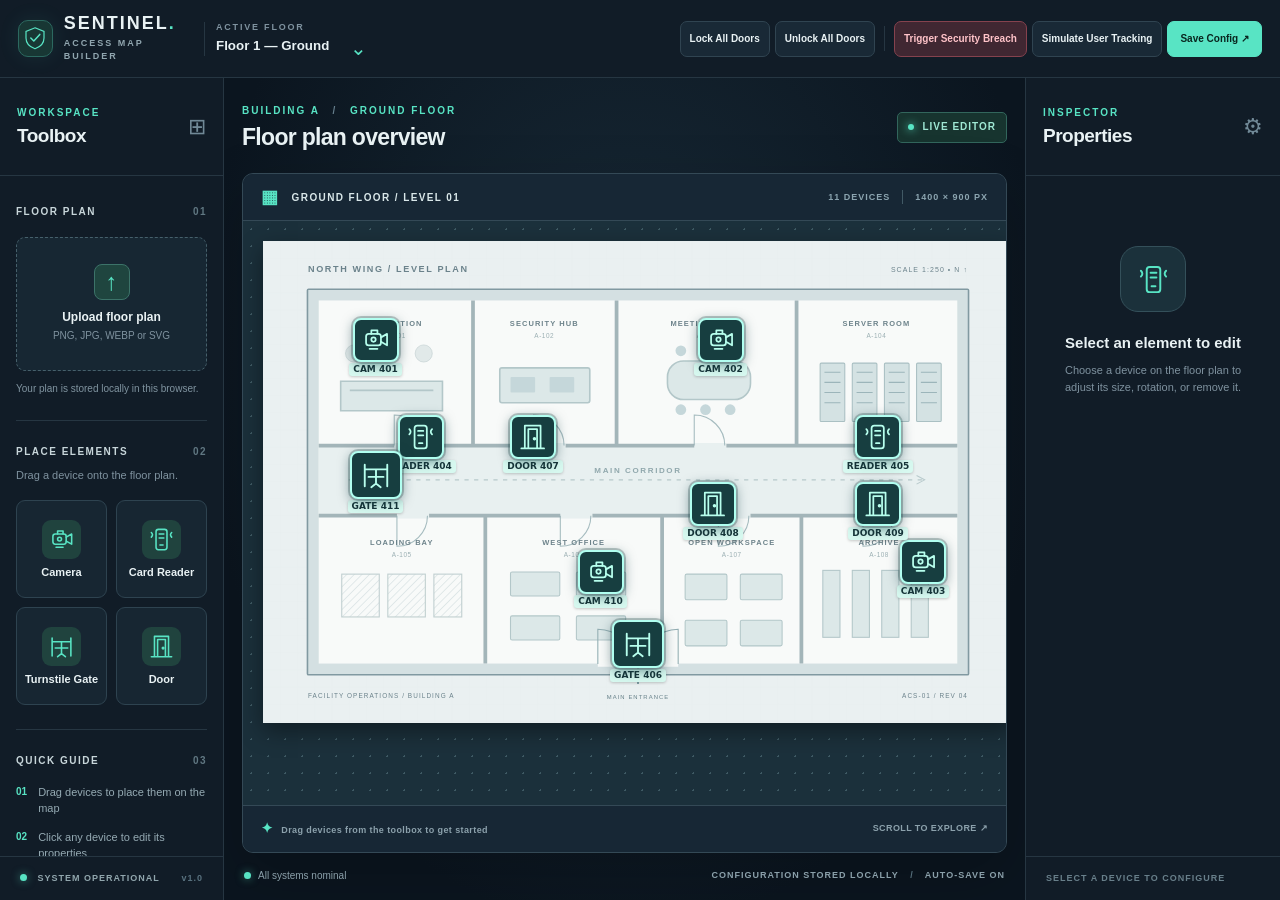
==== index.html @ 262f6124 "Build vanilla access control map builder Co-authored-by: arena-agent <297053741+arena-agent@users.no" ====
<!doctype html>
<html lang="en">
<head>
  <meta charset="utf-8">
  <meta name="viewport" content="width=device-width, initial-scale=1">
  <meta name="theme-color" content="#0b131c">
  <title>Sentinel — Access Map Builder</title>
  <link rel="stylesheet" href="styles.css">
  <script src="app.js" defer></script>
</head>
<body>
  <div id="acs-builder-app" class="acs-app-container">
    <header class="acs-app-header">
      <div class="acs-app-brand">
        <div class="acs-app-brand-mark" aria-hidden="true"><svg viewBox="0 0 40 40" fill="none"><path d="M20 3 35 9v11c0 10-6.5 15-15 18C11.5 35 5 30 5 20V9L20 3Z" stroke="currentColor" stroke-width="2"/><path d="m13 20 5 5 10-11" stroke="currentColor" stroke-width="2.5" stroke-linecap="round" stroke-linejoin="round"/></svg></div>
        <div><div class="acs-app-brand-name">SENTINEL<span class="acs-app-brand-dot">.</span></div><div class="acs-app-brand-caption">ACCESS MAP BUILDER</div></div>
      </div>
      <div class="acs-app-header-divider"></div>
      <div class="acs-app-floor-control"><span class="acs-app-field-label">ACTIVE FLOOR</span><div class="acs-app-select-wrap"><select id="acs-floor-select" class="acs-app-floor-select" aria-label="Active floor"><option value="1">Floor 1 — Ground</option><option value="2">Floor 2 — Operations</option><option value="3">Floor 3 — Executive</option></select><span class="acs-app-chevron" aria-hidden="true">⌄</span></div></div>
      <div class="acs-app-header-spacer"></div>
      <div class="acs-app-header-actions">
        <button id="acs-lock-all" class="acs-app-button acs-app-button-subtle" type="button"><span class="acs-app-button-icon">🔒</span> Lock All Doors</button>
        <button id="acs-unlock-all" class="acs-app-button acs-app-button-subtle" type="button"><span class="acs-app-button-icon">🔓</span> Unlock All Doors</button>
        <span class="acs-app-action-divider"></span>
        <button id="acs-breach" class="acs-app-button acs-app-button-danger" type="button"><span class="acs-app-button-icon">⚡</span> Trigger Security Breach</button>
        <button id="acs-track" class="acs-app-button acs-app-button-subtle" type="button"><span class="acs-app-button-icon">◎</span> Simulate User Tracking</button>
        <button id="acs-save" class="acs-app-button acs-app-button-primary" type="button">Save Config <span aria-hidden="true">↗</span></button>
      </div>
    </header>

    <aside class="acs-app-sidebar acs-app-sidebar-left" aria-label="Toolbox">
      <div class="acs-app-sidebar-heading"><div><div class="acs-app-eyebrow">WORKSPACE</div><h2 class="acs-app-panel-title">Toolbox</h2></div><span class="acs-app-heading-symbol" aria-hidden="true">⊞</span></div>
      <div class="acs-app-sidebar-content">
        <section class="acs-app-section"><div class="acs-app-section-heading"><span>FLOOR PLAN</span><span class="acs-app-section-index">01</span></div>
          <label for="acs-upload" class="acs-app-upload"><span class="acs-app-upload-icon" aria-hidden="true">↑</span><span class="acs-app-upload-title">Upload floor plan</span><span class="acs-app-upload-hint">PNG, JPG, WEBP or SVG</span></label>
          <input id="acs-upload" class="acs-app-visually-hidden" type="file" accept="image/png,image/jpeg,image/webp,image/gif,image/svg+xml">
          <p class="acs-app-helper">Your plan is stored locally in this browser.</p>
        </section>
        <section class="acs-app-section"><div class="acs-app-section-heading"><span>PLACE ELEMENTS</span><span class="acs-app-section-index">02</span></div>
          <p class="acs-app-section-description">Drag a device onto the floor plan.</p>
          <div id="acs-palette" class="acs-app-palette"></div>
        </section>
        <section class="acs-app-section acs-app-tips"><div class="acs-app-section-heading"><span>QUICK GUIDE</span><span class="acs-app-section-index">03</span></div>
          <div class="acs-app-tip"><span class="acs-app-tip-number">01</span><span>Drag devices to place them on the map</span></div>
          <div class="acs-app-tip"><span class="acs-app-tip-number">02</span><span>Click any device to edit its properties</span></div>
          <div class="acs-app-tip"><span class="acs-app-tip-number">03</span><span>Use the top bar to run live scenarios</span></div>
        </section>
      </div>
      <div class="acs-app-sidebar-footer"><span class="acs-app-status-light"></span> SYSTEM OPERATIONAL <span class="acs-app-footer-version">v1.0</span></div>
    </aside>

    <main class="acs-app-workspace">
      <div class="acs-app-workspace-heading"><div><div class="acs-app-eyebrow">BUILDING A <span class="acs-app-breadcrumb">/</span> <span id="acs-floor-crumb">GROUND FLOOR</span></div><h1 class="acs-app-workspace-title">Floor plan overview</h1></div><div class="acs-app-live-pill"><span class="acs-app-live-dot"></span> LIVE EDITOR</div></div>
      <div class="acs-app-map-frame"><div class="acs-app-map-topbar"><div class="acs-app-map-title"><span class="acs-app-map-icon">▦</span> <span id="acs-map-name">GROUND FLOOR / LEVEL 01</span></div><div class="acs-app-map-meta"><span id="acs-device-count">0 DEVICES</span><span class="acs-app-meta-divider"></span><span id="acs-map-dimensions">1400 × 900 PX</span></div></div>
        <div id="acs-scroll-area" class="acs-app-scroll-area"><div id="acs-canvas" class="acs-app-canvas" aria-label="Floor plan canvas"><div id="acs-elements" class="acs-app-elements"></div><svg id="acs-path-overlay" class="acs-app-path-overlay" aria-hidden="true"></svg></div></div>
        <div class="acs-app-map-footer"><span><span class="acs-app-footer-key">✦</span> Drag devices from the toolbox to get started</span><span>SCROLL TO EXPLORE <span aria-hidden="true">↗</span></span></div>
      </div>
      <div class="acs-app-workspace-bottom"><div><span class="acs-app-status-light"></span><span id="acs-status-text">All systems nominal</span></div><span>CONFIGURATION STORED LOCALLY <span class="acs-app-bottom-separator">/</span> AUTO-SAVE ON</span></div>
      <div id="acs-tracking-log" class="acs-app-tracking-log acs-app-hidden" aria-live="polite"><div class="acs-app-tracking-header"><span><span class="acs-app-tracking-pulse"></span> PERSONNEL TRACKING</span><button id="acs-close-tracking" class="acs-app-icon-button" type="button" aria-label="Close tracking log">×</button></div><div class="acs-app-tracking-person"><div class="acs-app-avatar">JD</div><div><strong>Jordan Davis</strong><small>EMPLOYEE ID · 4829</small></div><span class="acs-app-tracking-active">ACTIVE</span></div><div id="acs-tracking-entries" class="acs-app-tracking-entries"></div></div>
    </main>

    <aside class="acs-app-sidebar acs-app-sidebar-right" aria-label="Properties panel"><div class="acs-app-sidebar-heading"><div><div class="acs-app-eyebrow">INSPECTOR</div><h2 class="acs-app-panel-title">Properties</h2></div><span class="acs-app-heading-symbol" aria-hidden="true">⚙</span></div><div id="acs-properties" class="acs-app-properties"></div><div class="acs-app-sidebar-footer acs-app-properties-footer">SELECT A DEVICE TO CONFIGURE</div></aside>

    <div id="acs-toast-region" class="acs-app-toast-region" aria-live="polite"></div>
    <div id="acs-camera-modal" class="acs-app-modal acs-app-hidden" role="dialog" aria-modal="true" aria-labelledby="acs-camera-title"><div class="acs-app-modal-card"><div class="acs-app-modal-header"><div><div class="acs-app-eyebrow">LIVE SURVEILLANCE</div><h2 id="acs-camera-title" class="acs-app-modal-title">Camera feed</h2></div><button id="acs-close-modal" class="acs-app-icon-button acs-app-modal-close" type="button" aria-label="Close camera feed">×</button></div><div class="acs-app-video"><div class="acs-app-video-scene"><div class="acs-app-video-hall"></div><div class="acs-app-video-door"></div><div class="acs-app-video-floor"></div><div class="acs-app-video-person"></div></div><div class="acs-app-video-grid"></div><div class="acs-app-video-scan"></div><div class="acs-app-video-rec"><span class="acs-app-rec-dot"></span> REC</div><div class="acs-app-video-crosshair">＋</div><div id="acs-video-time" class="acs-app-video-time"></div><div class="acs-app-video-label">CAM  /  LIVE FEED</div></div><div class="acs-app-modal-footer"><span><span class="acs-app-status-light"></span> ENCRYPTED CONNECTION</span><span>SIMULATED FEED · DEMO MODE</span></div></div></div>
  </div>
</body>
</html>
---- styles.css ----
/* Sentinel is self-contained: all selectors are scoped to acs-app classes. */
.acs-app-container{--acs-bg:#0b131c;--acs-panel:#111c27;--acs-panel-alt:#14212e;--acs-border:#263642;--acs-muted:#7f929f;--acs-text:#e9f2f4;--acs-teal:#58e4c4;--acs-red:#ff6777;--acs-space:22px;position:fixed;inset:0;display:grid;grid-template-columns:256px minmax(0,1fr) 294px;grid-template-rows:78px minmax(0,1fr);background:var(--acs-bg);color:var(--acs-text);font-family:Inter,ui-sans-serif,-apple-system,BlinkMacSystemFont,"Segoe UI",sans-serif;font-size:13px;line-height:1.45;overflow:hidden;isolation:isolate}
.acs-app-container *{box-sizing:border-box}
.acs-app-container *:focus-visible{outline:2px solid var(--acs-teal);outline-offset:3px}
.acs-app-container .acs-app-hidden{display:none}
.acs-app-header{grid-column:1/-1;display:flex;align-items:center;gap:23px;padding:0 25px;background:#111c27;border-bottom:1px solid var(--acs-border);min-width:0;z-index:4}
.acs-app-brand{width:208px;flex:none;display:flex;gap:11px;align-items:center}
.acs-app-brand-mark{height:37px;width:37px;display:grid;place-items:center;color:var(--acs-teal);background:#183734;border:1px solid #2c6960;border-radius:10px;box-shadow:0 0 22px #58e4c416}
.acs-app-brand-mark svg{height:24px;width:24px}
.acs-app-brand-name{font-weight:850;letter-spacing:2px;font-size:18px;line-height:1.05}.acs-app-brand-dot{color:var(--acs-teal)}
.acs-app-brand-caption{font-size:9px;letter-spacing:2px;color:#91a6af;font-weight:750;margin-top:5px}
.acs-app-header-divider{height:34px;width:1px;background:var(--acs-border);flex:none}
.acs-app-floor-control{min-width:185px}.acs-app-field-label{display:block;font-size:9px;color:var(--acs-muted);letter-spacing:1.8px;font-weight:800;margin-bottom:3px}
.acs-app-select-wrap{position:relative}.acs-app-floor-select{appearance:none;border:0;background:transparent;color:var(--acs-text);font:700 13px/1.5 inherit;font-family:inherit;font-weight:700;width:100%;cursor:pointer;padding:0 19px 0 0}.acs-app-floor-select option{background:#14212e;color:#fff}.acs-app-chevron{position:absolute;right:4px;top:-3px;color:var(--acs-teal);pointer-events:none;font-size:20px}
.acs-app-header-spacer{flex:1}.acs-app-header-actions{display:flex;align-items:center;gap:8px;min-width:0}.acs-app-button{border:1px solid transparent;border-radius:7px;padding:10px 12px;min-height:36px;color:var(--acs-text);background:none;font:700 11px/1.1 inherit;font-family:inherit;font-size:11px;font-weight:750;white-space:nowrap;cursor:pointer;transition:background .2s,transform .2s,border-color .2s}.acs-app-button:hover{transform:translateY(-1px)}.acs-app-button:active{transform:translateY(0)}
.acs-app-button-subtle{background:#192936;border-color:#304451}.acs-app-button-subtle:hover{background:#233949;border-color:#496473}.acs-app-button-danger{background:#402732;color:#ffc3c9;border-color:#85424e}.acs-app-button-danger:hover{background:#62313d}.acs-app-button-primary{background:var(--acs-teal);color:#09261f;border-color:var(--acs-teal);padding-inline:16px}.acs-app-button-primary:hover{background:#8af1d7}.acs-app-button-icon{font-size:14px;margin-right:4px;vertical-align:-1px}.acs-app-action-divider{height:25px;width:1px;background:var(--acs-border);margin:0 4px}
.acs-app-sidebar{display:flex;flex-direction:column;min-height:0;background:#111c27}.acs-app-sidebar-left{border-right:1px solid var(--acs-border)}.acs-app-sidebar-right{border-left:1px solid var(--acs-border)}.acs-app-sidebar-heading{height:98px;min-height:98px;display:flex;justify-content:space-between;align-items:center;padding:22px 23px;border-bottom:1px solid var(--acs-border)}.acs-app-eyebrow{font-size:10px;letter-spacing:2px;color:var(--acs-teal);font-weight:800}.acs-app-panel-title{font-size:19px;letter-spacing:-.5px;margin:5px 0 0;line-height:1.15}.acs-app-heading-symbol{color:#718997;font-size:22px}.acs-app-sidebar-content{flex:1;min-height:0;overflow:auto;padding:5px 20px 20px}.acs-app-section{padding:24px 0;border-bottom:1px solid var(--acs-border)}.acs-app-section-heading{display:flex;justify-content:space-between;color:#c8d6da;letter-spacing:1.5px;font-size:10px;font-weight:800;margin-bottom:17px}.acs-app-section-index{color:#607782}.acs-app-upload{display:flex;flex-direction:column;align-items:center;justify-content:center;height:134px;border:1px dashed #46606b;border-radius:9px;background:#172733;cursor:pointer;transition:border-color .2s,background .2s}.acs-app-upload:hover{border-color:var(--acs-teal);background:#19332f}.acs-app-upload-icon{display:grid;place-items:center;color:var(--acs-teal);border:1px solid #3c7369;background:#1f453f;border-radius:8px;font-size:24px;width:36px;height:36px;line-height:1;margin-bottom:9px}.acs-app-upload-title{font-size:12px;font-weight:750}.acs-app-upload-hint{font-size:10px;color:var(--acs-muted);margin-top:3px}.acs-app-visually-hidden{position:absolute;width:1px;height:1px;padding:0;margin:-1px;overflow:hidden;clip:rect(0,0,0,0);white-space:nowrap;border:0}.acs-app-helper{font-size:10px;color:#8094a0;margin:10px 0 0;line-height:1.5}.acs-app-section-description{font-size:11px;color:var(--acs-muted);margin:-8px 0 16px}.acs-app-palette{display:grid;grid-template-columns:repeat(2,minmax(0,1fr));gap:9px}.acs-app-palette-item{background:#172632;border:1px solid #2e4350;border-radius:9px;color:var(--acs-text);min-height:98px;display:flex;flex-direction:column;align-items:center;justify-content:center;gap:7px;cursor:grab;font:650 11px/1.2 inherit;font-family:inherit;font-size:11px;font-weight:700;user-select:none;transition:border-color .18s,background .18s,transform .18s}.acs-app-palette-item:hover{border-color:var(--acs-teal);background:#1b3537;transform:translateY(-2px)}.acs-app-palette-item:active{cursor:grabbing}.acs-app-palette-icon{display:grid;place-items:center;color:var(--acs-teal);width:39px;height:39px;border-radius:9px;background:#20433e}.acs-app-palette-icon svg{width:25px;height:25px}.acs-app-tips{border-bottom:0}.acs-app-tip{display:flex;gap:11px;align-items:flex-start;color:#95aab3;font-size:11px;line-height:1.45;margin:0 0 13px}.acs-app-tip-number{font-size:10px;color:var(--acs-teal);font-weight:800;flex:none}.acs-app-sidebar-footer{padding:15px 20px;border-top:1px solid var(--acs-border);font-size:9px;color:#91a6ad;letter-spacing:1px;font-weight:800;white-space:nowrap}.acs-app-status-light{display:inline-block;height:7px;width:7px;background:var(--acs-teal);box-shadow:0 0 9px #58e4c488;border-radius:50%;margin-right:7px}.acs-app-footer-version{float:right;color:#59727f}
.acs-app-workspace{position:relative;min-height:0;min-width:0;display:flex;flex-direction:column;padding:26px 28px 17px;background:radial-gradient(ellipse at 50% 35%,#182a37 0%,#0b151f 75%);overflow:hidden}.acs-app-workspace-heading{display:flex;justify-content:space-between;align-items:center;margin-bottom:22px;flex:none}.acs-app-breadcrumb{color:#667f8d;margin:0 8px}.acs-app-workspace-title{font-size:23px;letter-spacing:-.7px;margin:5px 0 0;line-height:1.2}.acs-app-live-pill{font-size:10px;letter-spacing:1px;color:#9fe8d4;border:1px solid #32665c;border-radius:5px;padding:7px 10px;background:#17342f;font-weight:800}.acs-app-live-dot{display:inline-block;width:6px;height:6px;border-radius:50%;background:var(--acs-teal);margin-right:5px;box-shadow:0 0 9px var(--acs-teal)}
.acs-app-map-frame{display:flex;flex-direction:column;min-height:0;flex:1;border:1px solid #344956;border-radius:11px;background:#12212d;overflow:hidden;box-shadow:0 20px 60px #0003}.acs-app-map-topbar,.acs-app-map-footer{height:47px;min-height:47px;display:flex;align-items:center;justify-content:space-between;padding:0 18px;background:#172735}.acs-app-map-topbar{border-bottom:1px solid #344956}.acs-app-map-title{font-size:10px;font-weight:800;letter-spacing:1.4px;color:#d9e7e9}.acs-app-map-icon{font-size:18px;color:var(--acs-teal);vertical-align:-2px;margin-right:8px}.acs-app-map-meta{display:flex;align-items:center;gap:12px;color:#8ca5b0;font-size:9px;letter-spacing:1px;font-weight:750}.acs-app-meta-divider{height:14px;width:1px;background:#415965}.acs-app-scroll-area{flex:1;min-height:0;overflow:auto;padding:20px;display:flex;align-items:flex-start;background-color:#1b303b;background-image:radial-gradient(#3e5963 1px,transparent 1px);background-size:17px 17px}.acs-app-canvas{position:relative;flex:none;width:100%;min-width:750px;aspect-ratio:1400 / 900;overflow:hidden;background:#eaf0f1 url('assets/floor-plan.svg') center/100% 100% no-repeat;box-shadow:0 8px 22px #0006;user-select:none}.acs-app-elements,.acs-app-path-overlay{position:absolute;inset:0;width:100%;height:100%}.acs-app-elements{z-index:2;pointer-events:none}.acs-app-path-overlay{z-index:1;pointer-events:none;overflow:visible}.acs-app-map-footer{border-top:1px solid #344956;color:#8ca1ac;font-size:9px;letter-spacing:.4px;font-weight:700;gap:12px}.acs-app-map-footer span:last-child{white-space:nowrap}.acs-app-footer-key{color:var(--acs-teal);margin-right:5px;font-size:14px}.acs-app-workspace-bottom{flex:none;display:flex;justify-content:space-between;gap:10px;padding:16px 2px 0;font-size:10px;color:#8ba0aa}.acs-app-workspace-bottom>span{letter-spacing:1px;font-size:9px;font-weight:700}.acs-app-bottom-separator{color:#57717e;margin:0 8px}
.acs-app-device{position:absolute;display:flex;flex-direction:column;align-items:center;justify-content:center;gap:1px;pointer-events:auto;cursor:grab;user-select:none;touch-action:none;border:0;background:none;padding:0;transform:translate(-50%,-50%);color:#0e2227;z-index:2}.acs-app-device:hover{z-index:5}.acs-app-device:active{cursor:grabbing}.acs-app-device-badge{width:100%;height:calc(100% - 14px);min-height:24px;display:grid;place-items:center;background:#173e40;border:2px solid #b1fff0;color:#b7ffed;border-radius:8px;box-shadow:0 3px 12px #103b4380,0 0 0 2px #17423e44;transform:rotate(var(--acs-rotation,0deg));transition:box-shadow .16s,background .16s}.acs-app-device-badge svg{width:70%;height:70%;max-width:30px;max-height:30px;min-width:16px;min-height:16px}.acs-app-device-label{font:800 9px/13px ui-sans-serif,system-ui,sans-serif;color:#163438;background:#d7f9f0;border-radius:3px;padding:0 4px;white-space:nowrap;box-shadow:0 1px 3px #0003}.acs-app-device-selected{z-index:6}.acs-app-device-selected .acs-app-device-badge{box-shadow:0 0 0 3px #fff,0 0 0 6px #24bfa7,0 8px 22px #123a48aa}.acs-app-device-door.acs-app-device-locked .acs-app-device-badge{background:#a83e4c;border-color:#ffb3bd;color:#fff}.acs-app-device-door.acs-app-device-unlocked .acs-app-device-badge{background:#168a68;border-color:#aaffdc;color:#fff}.acs-app-device-breached .acs-app-device-badge{animation:acs-app-breach-pulse .48s ease-in-out infinite alternate;background:#ca384e;border-color:white;color:white}.acs-app-device-breached .acs-app-device-label{background:#ffced4;color:#812736}@keyframes acs-app-breach-pulse{from{box-shadow:0 0 0 3px #ff526baa,0 0 12px 4px #ff526b}to{box-shadow:0 0 0 11px #ff526b33,0 0 36px 18px #ff526bcc}}
.acs-app-properties{flex:1;min-height:0;overflow:auto}.acs-app-empty-state{text-align:center;padding:70px 25px 30px}.acs-app-empty-icon{width:66px;height:66px;display:grid;place-items:center;border-radius:18px;background:#1b313b;border:1px solid #34505a;color:var(--acs-teal);margin:0 auto 20px}.acs-app-empty-icon svg{width:31px;height:31px}.acs-app-empty-title{font-size:15px;font-weight:750;margin:0 0 8px}.acs-app-empty-description{color:var(--acs-muted);font-size:11px;line-height:1.6;margin:0}.acs-app-properties-inner{padding:22px}.acs-app-property-device{display:flex;align-items:center;gap:12px;padding:14px;background:#1b2d39;border:1px solid #334b57;border-radius:9px;margin-bottom:27px}.acs-app-property-icon{flex:none;width:42px;height:42px;display:grid;place-items:center;background:#214841;color:var(--acs-teal);border-radius:8px}.acs-app-property-icon svg{height:25px;width:25px}.acs-app-property-device strong{display:block;font-size:13px}.acs-app-property-device small{display:block;color:var(--acs-muted);font-size:10px;margin-top:2px}.acs-app-property-heading{color:#b5c8cf;font-size:10px;letter-spacing:1.5px;font-weight:800;margin:0 0 19px;padding-bottom:13px;border-bottom:1px solid var(--acs-border)}.acs-app-property-row{margin:0 0 23px}.acs-app-property-label{display:flex;justify-content:space-between;color:#b9cbd1;font-size:11px;font-weight:650;margin:0 0 13px}.acs-app-property-value{color:var(--acs-teal);font-weight:800;font-variant-numeric:tabular-nums}.acs-app-slider{width:100%;height:5px;appearance:none;border-radius:10px;background:linear-gradient(to right,var(--acs-teal) 0,var(--acs-teal) var(--acs-progress,50%),#344a56 var(--acs-progress,50%));cursor:pointer;margin:0;display:block}.acs-app-slider::-webkit-slider-thumb{appearance:none;width:15px;height:15px;border:3px solid #e3fff5;background:#2abd9f;border-radius:50%;box-shadow:0 1px 4px #0006}.acs-app-slider::-moz-range-thumb{width:10px;height:10px;border:3px solid #e3fff5;background:#2abd9f;border-radius:50%}.acs-app-property-hint{color:#748e99;font-size:10px;margin:12px 0 0}.acs-app-property-divider{height:1px;background:var(--acs-border);margin:29px 0 24px}.acs-app-door-state{padding:12px;border:1px solid #38534c;border-radius:7px;background:#19342e;color:#9eebc8;font-size:11px;font-weight:700;margin-bottom:22px}.acs-app-door-state-locked{background:#3b252e;border-color:#633944;color:#ffb0ba}.acs-app-delete-button{width:100%;display:flex;align-items:center;justify-content:center;gap:8px;padding:11px;border:1px solid #703b48;border-radius:7px;background:#35232e;color:#ff9aa8;font-family:inherit;font-size:11px;font-weight:800;cursor:pointer}.acs-app-delete-button:hover{background:#57303d}.acs-app-properties-footer{color:#687f8a}
.acs-app-toast-region{position:fixed;bottom:28px;right:315px;z-index:20;display:flex;flex-direction:column;gap:9px;pointer-events:none}.acs-app-toast{display:flex;align-items:flex-start;gap:12px;min-width:285px;max-width:360px;padding:14px 16px;border:1px solid #426355;border-radius:8px;background:#172c2b;color:#e5f5ed;box-shadow:0 12px 40px #0009;animation:acs-app-toast-in .25s ease-out}.acs-app-toast-error{border-color:#ab5160;background:#402632;color:#ffe6ea}.acs-app-toast-symbol{font-size:18px;color:var(--acs-teal);line-height:1}.acs-app-toast-error .acs-app-toast-symbol{color:#ff8190}.acs-app-toast strong{display:block;font-size:11px;letter-spacing:.5px}.acs-app-toast small{display:block;color:#afc4c6;margin-top:3px;font-size:11px}.acs-app-toast-error small{color:#f4bbc2}@keyframes acs-app-toast-in{from{opacity:0;transform:translateY(12px)}to{opacity:1;transform:translateY(0)}}
.acs-app-tracking-log{position:absolute;bottom:48px;left:46px;width:326px;z-index:8;background:#13242e;border:1px solid #3a6e69;border-radius:10px;box-shadow:0 18px 55px #000b;overflow:hidden}.acs-app-tracking-header{display:flex;align-items:center;justify-content:space-between;padding:12px 15px;background:#1a3738;color:#b7f4df;letter-spacing:1px;font-size:10px;font-weight:800}.acs-app-tracking-pulse{display:inline-block;width:7px;height:7px;background:var(--acs-teal);border-radius:50%;margin-right:7px;box-shadow:0 0 10px var(--acs-teal);animation:acs-app-blink 1s infinite}.acs-app-icon-button{border:0;background:transparent;color:#b0c6ca;cursor:pointer;font-family:inherit;font-size:23px;line-height:1;padding:0 3px}.acs-app-icon-button:hover{color:white}.acs-app-tracking-person{display:flex;align-items:center;gap:10px;padding:14px;border-bottom:1px solid #30444b}.acs-app-avatar{width:33px;height:33px;border-radius:50%;background:#337969;color:#e3fff5;display:grid;place-items:center;font-size:10px;font-weight:800}.acs-app-tracking-person strong,.acs-app-tracking-person small{display:block}.acs-app-tracking-person strong{font-size:11px}.acs-app-tracking-person small{color:#90a6ad;font-size:9px;letter-spacing:.5px;margin-top:2px}.acs-app-tracking-active{margin-left:auto;color:var(--acs-teal);font-size:9px;font-weight:800}.acs-app-tracking-entries{padding:9px 14px 14px;min-height:47px}.acs-app-tracking-entry{display:flex;align-items:flex-start;gap:9px;color:#cedde1;font-size:10px;padding:8px 0;border-bottom:1px solid #2c4049;animation:acs-app-toast-in .3s ease-out}.acs-app-tracking-entry:last-child{border-bottom:0}.acs-app-tracking-entry-dot{height:6px;width:6px;background:var(--acs-teal);border-radius:50%;flex:none;margin-top:5px}.acs-app-tracking-wait{color:#8da4aa;font-size:10px;padding:9px 0}
.acs-app-modal{position:fixed;inset:0;z-index:30;display:grid;place-items:center;background:#050e14d9;backdrop-filter:blur(6px);padding:20px}.acs-app-modal-card{width:min(650px,100%);border:1px solid #4c6870;border-radius:12px;background:#13222d;overflow:hidden;box-shadow:0 35px 100px #000c}.acs-app-modal-header{display:flex;justify-content:space-between;align-items:center;padding:19px 23px}.acs-app-modal-title{font-size:18px;margin:4px 0 0}.acs-app-modal-close{font-size:28px}.acs-app-video{height:350px;position:relative;margin:0 20px;overflow:hidden;background:linear-gradient(130deg,#162b31,#32484a 45%,#101f27);border:1px solid #426069;filter:saturate(.7)}.acs-app-video-scene{position:absolute;inset:0;background:linear-gradient(105deg,#243940 0 30%,#364c4b 30% 70%,#22363e 70%);filter:blur(1px)}.acs-app-video-hall{position:absolute;left:25%;top:0;width:50%;height:100%;background:linear-gradient(90deg,#20313a,#647572 50%,#20313a);clip-path:polygon(0 0,100% 0,75% 100%,25% 100%)}.acs-app-video-door{position:absolute;left:43%;top:32%;width:14%;height:48%;background:#101e27;border:5px solid #526566;box-shadow:0 0 20px #0a131b}.acs-app-video-floor{position:absolute;inset:73% 0 0;background:linear-gradient(#71817b,#26363a);clip-path:polygon(37% 0,63% 0,100% 100%,0 100%)}.acs-app-video-person{position:absolute;bottom:20%;left:57%;width:12px;height:58px;background:#132326;border-radius:8px 8px 2px 2px;box-shadow:0 0 16px #111;animation:acs-app-person-walk 8s ease-in-out infinite alternate}.acs-app-video-person:before{content:"";position:absolute;top:-14px;left:-2px;width:16px;height:16px;border-radius:50%;background:#192b2d}@keyframes acs-app-person-walk{from{transform:translateX(-60px) scale(.7)}to{transform:translateX(35px) scale(1.15)}}.acs-app-video-grid{position:absolute;inset:0;background:repeating-linear-gradient(0deg,#b3eddb0b 0 1px,transparent 1px 5px),linear-gradient(90deg,transparent 49.8%,#b8d6ca33 50%,transparent 50.2%);pointer-events:none}.acs-app-video-scan{position:absolute;inset:0;background:linear-gradient(transparent 48%,#b3e6db20 50%,transparent 52%);background-size:100% 120px;animation:acs-app-scan 6s linear infinite;pointer-events:none}@keyframes acs-app-scan{to{background-position:0 350px}}.acs-app-video-rec,.acs-app-video-time,.acs-app-video-label{position:absolute;font:800 11px/1.2 ui-monospace,monospace;letter-spacing:1px;color:white;text-shadow:0 1px 5px #000}.acs-app-video-rec{top:20px;left:20px}.acs-app-rec-dot{display:inline-block;width:8px;height:8px;border-radius:50%;background:#ff555e;box-shadow:0 0 9px red;animation:acs-app-blink 1s infinite;margin-right:5px}@keyframes acs-app-blink{50%{opacity:.2}}.acs-app-video-time{bottom:17px;left:20px}.acs-app-video-label{bottom:17px;right:20px}.acs-app-video-crosshair{position:absolute;top:48%;left:49%;color:#d4f7e977;font-size:28px}.acs-app-modal-footer{display:flex;justify-content:space-between;padding:17px 23px;color:#9bb2b8;font-size:9px;font-weight:800;letter-spacing:1px}
.acs-app-drag-ghost{position:fixed;z-index:40;width:52px;height:52px;display:grid;place-items:center;pointer-events:none;color:#d6fff4;background:#1b5550;border:2px solid #8af3d5;border-radius:10px;box-shadow:0 10px 30px #0009,0 0 0 5px #58e4c42e;transform:translate(-50%,-50%)}.acs-app-drag-ghost svg{width:30px;height:30px}.acs-app-drag-invalid{opacity:.5;border-color:#8495a0;box-shadow:0 10px 30px #0008}
@media(max-width:1530px){.acs-app-header{gap:15px;padding:0 18px}.acs-app-brand{width:200px}.acs-app-header-actions{gap:5px}.acs-app-button{padding:9px 9px}.acs-app-button-primary{padding-inline:12px}.acs-app-floor-control{min-width:172px}}
@media(max-width:1280px){.acs-app-container{grid-template-columns:224px minmax(0,1fr) 255px}.acs-app-brand{width:175px}.acs-app-header{gap:11px}.acs-app-floor-control{min-width:135px}.acs-app-header-actions .acs-app-button-icon{display:none}.acs-app-header-actions .acs-app-button{font-size:10px}.acs-app-sidebar-heading{padding-inline:17px}.acs-app-sidebar-content{padding-inline:16px}.acs-app-workspace{padding-inline:18px}.acs-app-toast-region{right:275px}}
@media(max-width:1050px){.acs-app-container{grid-template-columns:200px minmax(0,1fr) 220px;grid-template-rows:112px minmax(0,1fr)}.acs-app-header{flex-wrap:wrap;align-content:center;row-gap:5px}.acs-app-header-actions{order:4;width:100%;justify-content:flex-end}.acs-app-header-spacer{flex:1}.acs-app-action-divider{display:none}.acs-app-sidebar-heading{height:80px;min-height:80px}.acs-app-workspace{padding:16px 12px}.acs-app-workspace-heading{margin-bottom:15px}.acs-app-workspace-title{font-size:19px}.acs-app-toast-region{right:230px}}
@media(max-width:760px){.acs-app-container{position:relative;min-height:100vh;height:auto;overflow:visible;margin:-8px;width:calc(100% + 16px);grid-template-columns:1fr;grid-template-rows:auto auto minmax(550px,auto) auto}.acs-app-header{grid-column:1;padding:15px;gap:12px}.acs-app-brand{width:auto}.acs-app-brand-caption{font-size:8px}.acs-app-header-divider{display:none}.acs-app-floor-control{margin-left:auto}.acs-app-header-actions{justify-content:flex-start;overflow-x:auto;padding:5px 0}.acs-app-sidebar-left{grid-row:2;border-right:0;border-bottom:1px solid var(--acs-border)}.acs-app-sidebar-heading{height:65px;min-height:65px}.acs-app-sidebar-content{display:grid;grid-template-columns:1fr 1fr;gap:15px;padding:0 15px}.acs-app-section{padding:15px 0}.acs-app-tips{display:none}.acs-app-sidebar-left .acs-app-sidebar-footer{display:none}.acs-app-workspace{grid-row:3;min-height:550px;padding:20px 15px}.acs-app-sidebar-right{grid-row:4;border-left:0;border-top:1px solid var(--acs-border)}.acs-app-sidebar-right .acs-app-properties{min-height:180px}.acs-app-sidebar-right .acs-app-sidebar-footer{display:none}.acs-app-empty-state{padding:30px}.acs-app-toast-region{right:15px;bottom:15px}.acs-app-tracking-log{left:23px;bottom:45px;width:min(326px,calc(100% - 46px))}}
@media(max-width:480px){.acs-app-header-actions .acs-app-button{padding:9px 8px}.acs-app-sidebar-content{grid-template-columns:1fr}.acs-app-sidebar-content .acs-app-section{border:0}.acs-app-palette{grid-template-columns:repeat(4,1fr)}.acs-app-palette-item{min-height:76px;font-size:9px}.acs-app-map-meta{display:none}.acs-app-map-footer{font-size:8px}.acs-app-map-footer>span:last-child{display:none}.acs-app-workspace-bottom>span{display:none}.acs-app-modal-footer{font-size:8px}}
.acs-app-route-glow{fill:none;stroke:#48f6c1;stroke-width:16;opacity:.24;stroke-linecap:round;stroke-linejoin:round;filter:blur(7px)}.acs-app-route-line{fill:none;stroke:#11b987;stroke-width:5;stroke-linecap:round;stroke-linejoin:round;stroke-dasharray:100;stroke-dashoffset:100;animation:acs-app-draw-route 5.2s ease-in-out forwards;filter:drop-shadow(0 0 4px #4af8bd)}@keyframes acs-app-draw-route{to{stroke-dashoffset:0}}.acs-app-route-dot{fill:#ffffff;stroke:#1dc999;stroke-width:5;filter:drop-shadow(0 0 9px #19e7ac)}
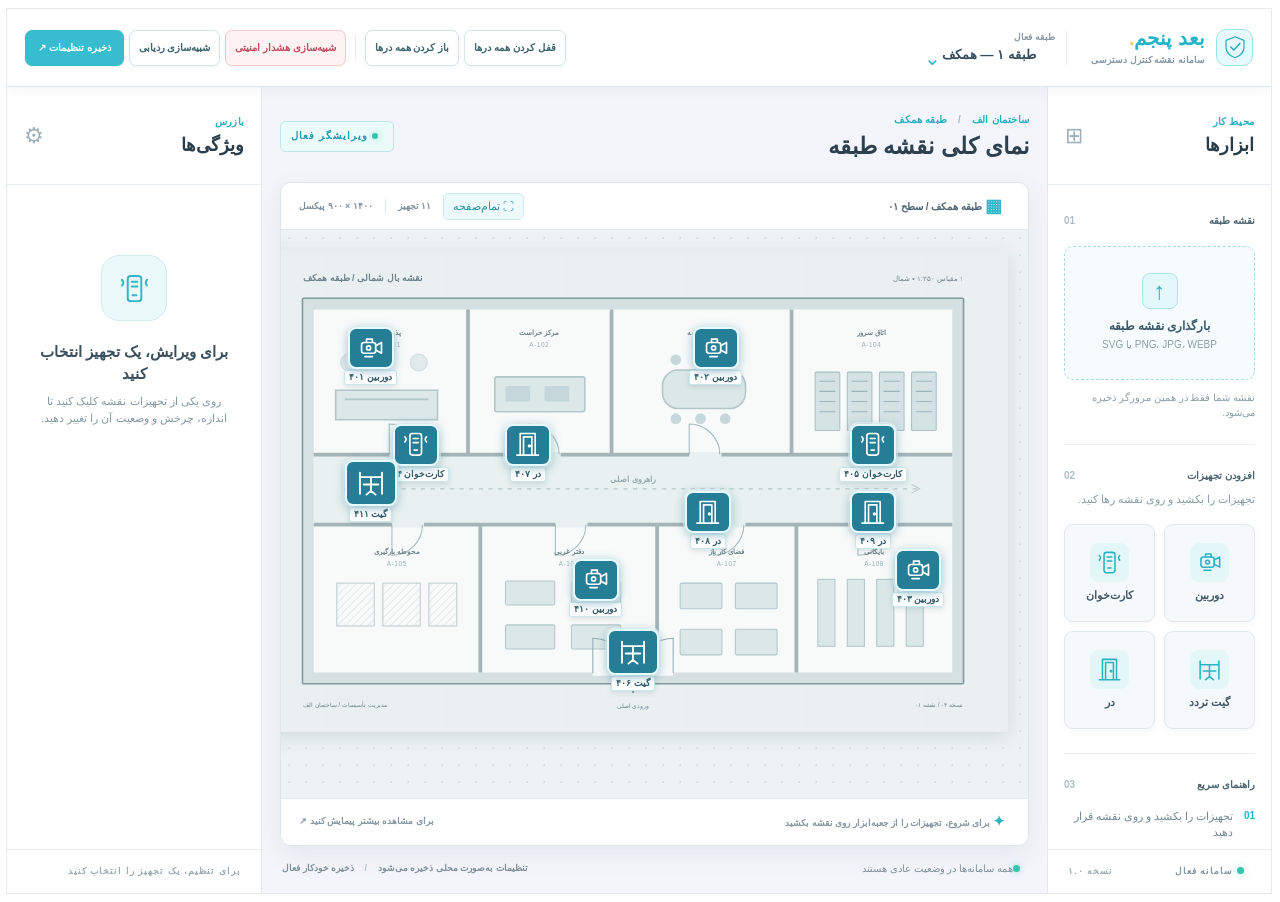
==== commit d3f0af39: "Localize access map in Persian and add light portal theme Co-authored-by: arena-agent <297053741+are" ====
--- a/index.html
+++ b/index.html
@@ -1,68 +1,69 @@
 <!doctype html>
-<html lang="en">
+<html lang="fa" dir="rtl">
 <head>
   <meta charset="utf-8">
   <meta name="viewport" content="width=device-width, initial-scale=1">
-  <meta name="theme-color" content="#0b131c">
-  <title>Sentinel — Access Map Builder</title>
+  <meta name="theme-color" content="#f4f5fa">
+  <title>بعد پنجم | سازنده نقشه کنترل دسترسی</title>
   <link rel="stylesheet" href="styles.css">
+  <link rel="stylesheet" href="theme-light.css">
   <script src="app.js" defer></script>
 </head>
 <body>
-  <div id="acs-builder-app" class="acs-app-container">
+  <div id="acs-builder-app" class="acs-app-container" dir="rtl">
     <header class="acs-app-header">
       <div class="acs-app-brand">
         <div class="acs-app-brand-mark" aria-hidden="true"><svg viewBox="0 0 40 40" fill="none"><path d="M20 3 35 9v11c0 10-6.5 15-15 18C11.5 35 5 30 5 20V9L20 3Z" stroke="currentColor" stroke-width="2"/><path d="m13 20 5 5 10-11" stroke="currentColor" stroke-width="2.5" stroke-linecap="round" stroke-linejoin="round"/></svg></div>
-        <div><div class="acs-app-brand-name">SENTINEL<span class="acs-app-brand-dot">.</span></div><div class="acs-app-brand-caption">ACCESS MAP BUILDER</div></div>
+        <div><div class="acs-app-brand-name">بعد پنجم<span class="acs-app-brand-dot">.</span></div><div class="acs-app-brand-caption">سامانه نقشه کنترل دسترسی</div></div>
       </div>
       <div class="acs-app-header-divider"></div>
-      <div class="acs-app-floor-control"><span class="acs-app-field-label">ACTIVE FLOOR</span><div class="acs-app-select-wrap"><select id="acs-floor-select" class="acs-app-floor-select" aria-label="Active floor"><option value="1">Floor 1 — Ground</option><option value="2">Floor 2 — Operations</option><option value="3">Floor 3 — Executive</option></select><span class="acs-app-chevron" aria-hidden="true">⌄</span></div></div>
+      <div class="acs-app-floor-control"><span class="acs-app-field-label">طبقه فعال</span><div class="acs-app-select-wrap"><select id="acs-floor-select" class="acs-app-floor-select" aria-label="طبقه فعال"><option value="1">طبقه ۱ — همکف</option><option value="2">طبقه ۲ — عملیاتی</option><option value="3">طبقه ۳ — مدیریت</option></select><span class="acs-app-chevron" aria-hidden="true">⌄</span></div></div>
       <div class="acs-app-header-spacer"></div>
       <div class="acs-app-header-actions">
-        <button id="acs-lock-all" class="acs-app-button acs-app-button-subtle" type="button"><span class="acs-app-button-icon">🔒</span> Lock All Doors</button>
-        <button id="acs-unlock-all" class="acs-app-button acs-app-button-subtle" type="button"><span class="acs-app-button-icon">🔓</span> Unlock All Doors</button>
+        <button id="acs-lock-all" class="acs-app-button acs-app-button-subtle" type="button"><span class="acs-app-button-icon">🔒</span> قفل کردن همه درها</button>
+        <button id="acs-unlock-all" class="acs-app-button acs-app-button-subtle" type="button"><span class="acs-app-button-icon">🔓</span> باز کردن همه درها</button>
         <span class="acs-app-action-divider"></span>
-        <button id="acs-breach" class="acs-app-button acs-app-button-danger" type="button"><span class="acs-app-button-icon">⚡</span> Trigger Security Breach</button>
-        <button id="acs-track" class="acs-app-button acs-app-button-subtle" type="button"><span class="acs-app-button-icon">◎</span> Simulate User Tracking</button>
-        <button id="acs-save" class="acs-app-button acs-app-button-primary" type="button">Save Config <span aria-hidden="true">↗</span></button>
+        <button id="acs-breach" class="acs-app-button acs-app-button-danger" type="button"><span class="acs-app-button-icon">⚡</span> شبیه‌سازی هشدار امنیتی</button>
+        <button id="acs-track" class="acs-app-button acs-app-button-subtle" type="button"><span class="acs-app-button-icon">◎</span> شبیه‌سازی ردیابی</button>
+        <button id="acs-save" class="acs-app-button acs-app-button-primary" type="button">ذخیره تنظیمات <span aria-hidden="true">↗</span></button>
       </div>
     </header>
 
-    <aside class="acs-app-sidebar acs-app-sidebar-left" aria-label="Toolbox">
-      <div class="acs-app-sidebar-heading"><div><div class="acs-app-eyebrow">WORKSPACE</div><h2 class="acs-app-panel-title">Toolbox</h2></div><span class="acs-app-heading-symbol" aria-hidden="true">⊞</span></div>
+    <aside class="acs-app-sidebar acs-app-sidebar-left" aria-label="ابزارها">
+      <div class="acs-app-sidebar-heading"><div><div class="acs-app-eyebrow">محیط کار</div><h2 class="acs-app-panel-title">ابزارها</h2></div><span class="acs-app-heading-symbol" aria-hidden="true">⊞</span></div>
       <div class="acs-app-sidebar-content">
-        <section class="acs-app-section"><div class="acs-app-section-heading"><span>FLOOR PLAN</span><span class="acs-app-section-index">01</span></div>
-          <label for="acs-upload" class="acs-app-upload"><span class="acs-app-upload-icon" aria-hidden="true">↑</span><span class="acs-app-upload-title">Upload floor plan</span><span class="acs-app-upload-hint">PNG, JPG, WEBP or SVG</span></label>
+        <section class="acs-app-section"><div class="acs-app-section-heading"><span>نقشه طبقه</span><span class="acs-app-section-index">01</span></div>
+          <label for="acs-upload" class="acs-app-upload"><span class="acs-app-upload-icon" aria-hidden="true">↑</span><span class="acs-app-upload-title">بارگذاری نقشه طبقه</span><span class="acs-app-upload-hint">PNG، JPG، WEBP یا SVG</span></label>
           <input id="acs-upload" class="acs-app-visually-hidden" type="file" accept="image/png,image/jpeg,image/webp,image/gif,image/svg+xml">
-          <p class="acs-app-helper">Your plan is stored locally in this browser.</p>
+          <p class="acs-app-helper">نقشه شما فقط در همین مرورگر ذخیره می‌شود.</p>
         </section>
-        <section class="acs-app-section"><div class="acs-app-section-heading"><span>PLACE ELEMENTS</span><span class="acs-app-section-index">02</span></div>
-          <p class="acs-app-section-description">Drag a device onto the floor plan.</p>
+        <section class="acs-app-section"><div class="acs-app-section-heading"><span>افزودن تجهیزات</span><span class="acs-app-section-index">02</span></div>
+          <p class="acs-app-section-description">تجهیزات را بکشید و روی نقشه رها کنید.</p>
           <div id="acs-palette" class="acs-app-palette"></div>
         </section>
-        <section class="acs-app-section acs-app-tips"><div class="acs-app-section-heading"><span>QUICK GUIDE</span><span class="acs-app-section-index">03</span></div>
-          <div class="acs-app-tip"><span class="acs-app-tip-number">01</span><span>Drag devices to place them on the map</span></div>
-          <div class="acs-app-tip"><span class="acs-app-tip-number">02</span><span>Click any device to edit its properties</span></div>
-          <div class="acs-app-tip"><span class="acs-app-tip-number">03</span><span>Use the top bar to run live scenarios</span></div>
+        <section class="acs-app-section acs-app-tips"><div class="acs-app-section-heading"><span>راهنمای سریع</span><span class="acs-app-section-index">03</span></div>
+          <div class="acs-app-tip"><span class="acs-app-tip-number">01</span><span>تجهیزات را بکشید و روی نقشه قرار دهید</span></div>
+          <div class="acs-app-tip"><span class="acs-app-tip-number">02</span><span>برای ویرایش، روی هر تجهیز کلیک کنید</span></div>
+          <div class="acs-app-tip"><span class="acs-app-tip-number">03</span><span>سناریوهای نمایشی را از نوار بالا اجرا کنید</span></div>
         </section>
       </div>
-      <div class="acs-app-sidebar-footer"><span class="acs-app-status-light"></span> SYSTEM OPERATIONAL <span class="acs-app-footer-version">v1.0</span></div>
+      <div class="acs-app-sidebar-footer"><span class="acs-app-status-light"></span> سامانه فعال <span class="acs-app-footer-version">نسخه ۱.۰</span></div>
     </aside>
 
     <main class="acs-app-workspace">
-      <div class="acs-app-workspace-heading"><div><div class="acs-app-eyebrow">BUILDING A <span class="acs-app-breadcrumb">/</span> <span id="acs-floor-crumb">GROUND FLOOR</span></div><h1 class="acs-app-workspace-title">Floor plan overview</h1></div><div class="acs-app-live-pill"><span class="acs-app-live-dot"></span> LIVE EDITOR</div></div>
-      <div class="acs-app-map-frame"><div class="acs-app-map-topbar"><div class="acs-app-map-title"><span class="acs-app-map-icon">▦</span> <span id="acs-map-name">GROUND FLOOR / LEVEL 01</span></div><div class="acs-app-map-meta"><span id="acs-device-count">0 DEVICES</span><span class="acs-app-meta-divider"></span><span id="acs-map-dimensions">1400 × 900 PX</span></div></div>
-        <div id="acs-scroll-area" class="acs-app-scroll-area"><div id="acs-canvas" class="acs-app-canvas" aria-label="Floor plan canvas"><div id="acs-elements" class="acs-app-elements"></div><svg id="acs-path-overlay" class="acs-app-path-overlay" aria-hidden="true"></svg></div></div>
-        <div class="acs-app-map-footer"><span><span class="acs-app-footer-key">✦</span> Drag devices from the toolbox to get started</span><span>SCROLL TO EXPLORE <span aria-hidden="true">↗</span></span></div>
+      <div class="acs-app-workspace-heading"><div><div class="acs-app-eyebrow">ساختمان الف <span class="acs-app-breadcrumb">/</span> <span id="acs-floor-crumb">طبقه همکف</span></div><h1 class="acs-app-workspace-title">نمای کلی نقشه طبقه</h1></div><div class="acs-app-live-pill"><span class="acs-app-live-dot"></span> ویرایشگر فعال</div></div>
+      <div class="acs-app-map-frame"><div class="acs-app-map-topbar"><div class="acs-app-map-title"><span class="acs-app-map-icon">▦</span> <span id="acs-map-name">طبقه همکف / سطح ۰۱</span></div><div class="acs-app-map-meta"><button id="acs-fullscreen" class="acs-app-fullscreen-button" type="button" aria-label="تمام‌صفحه کردن نقشه" title="تمام‌صفحه کردن نقشه">⛶ <span id="acs-fullscreen-label">تمام‌صفحه</span></button><span id="acs-device-count">۰ تجهیز</span><span class="acs-app-meta-divider"></span><span id="acs-map-dimensions">۱۴۰۰ × ۹۰۰ پیکسل</span></div></div>
+        <div id="acs-scroll-area" class="acs-app-scroll-area"><div id="acs-canvas" class="acs-app-canvas" aria-label="بوم نقشه طبقه"><div id="acs-elements" class="acs-app-elements"></div><svg id="acs-path-overlay" class="acs-app-path-overlay" aria-hidden="true"></svg><div id="acs-device-menu" class="acs-app-device-menu acs-app-hidden" role="group" aria-label="تغییر وضعیت تجهیز"></div></div></div>
+        <div class="acs-app-map-footer"><span><span class="acs-app-footer-key">✦</span> برای شروع، تجهیزات را از جعبه‌ابزار روی نقشه بکشید</span><span>برای مشاهده بیشتر پیمایش کنید <span aria-hidden="true">↗</span></span></div>
       </div>
-      <div class="acs-app-workspace-bottom"><div><span class="acs-app-status-light"></span><span id="acs-status-text">All systems nominal</span></div><span>CONFIGURATION STORED LOCALLY <span class="acs-app-bottom-separator">/</span> AUTO-SAVE ON</span></div>
-      <div id="acs-tracking-log" class="acs-app-tracking-log acs-app-hidden" aria-live="polite"><div class="acs-app-tracking-header"><span><span class="acs-app-tracking-pulse"></span> PERSONNEL TRACKING</span><button id="acs-close-tracking" class="acs-app-icon-button" type="button" aria-label="Close tracking log">×</button></div><div class="acs-app-tracking-person"><div class="acs-app-avatar">JD</div><div><strong>Jordan Davis</strong><small>EMPLOYEE ID · 4829</small></div><span class="acs-app-tracking-active">ACTIVE</span></div><div id="acs-tracking-entries" class="acs-app-tracking-entries"></div></div>
+      <div class="acs-app-workspace-bottom"><div><span class="acs-app-status-light"></span><span id="acs-status-text">همه سامانه‌ها در وضعیت عادی هستند</span></div><span>تنظیمات به‌صورت محلی ذخیره می‌شود <span class="acs-app-bottom-separator">/</span> ذخیره خودکار فعال</span></div>
+      <div id="acs-tracking-log" class="acs-app-tracking-log acs-app-hidden" aria-live="polite"><div class="acs-app-tracking-header"><span><span class="acs-app-tracking-pulse"></span> ردیابی پرسنل</span><button id="acs-close-tracking" class="acs-app-icon-button" type="button" aria-label="بستن گزارش ردیابی">×</button></div><div class="acs-app-tracking-person"><div class="acs-app-avatar">جد</div><div><strong>جردن دیویس</strong><small>شماره پرسنلی · 4829</small></div><span class="acs-app-tracking-active">فعال</span></div><div id="acs-tracking-entries" class="acs-app-tracking-entries"></div></div>
     </main>
 
-    <aside class="acs-app-sidebar acs-app-sidebar-right" aria-label="Properties panel"><div class="acs-app-sidebar-heading"><div><div class="acs-app-eyebrow">INSPECTOR</div><h2 class="acs-app-panel-title">Properties</h2></div><span class="acs-app-heading-symbol" aria-hidden="true">⚙</span></div><div id="acs-properties" class="acs-app-properties"></div><div class="acs-app-sidebar-footer acs-app-properties-footer">SELECT A DEVICE TO CONFIGURE</div></aside>
+    <aside class="acs-app-sidebar acs-app-sidebar-right" aria-label="پنل ویژگی‌ها"><div class="acs-app-sidebar-heading"><div><div class="acs-app-eyebrow">بازرس</div><h2 class="acs-app-panel-title">ویژگی‌ها</h2></div><span class="acs-app-heading-symbol" aria-hidden="true">⚙</span></div><div id="acs-properties" class="acs-app-properties"></div><div class="acs-app-sidebar-footer acs-app-properties-footer">برای تنظیم، یک تجهیز را انتخاب کنید</div></aside>
 
     <div id="acs-toast-region" class="acs-app-toast-region" aria-live="polite"></div>
-    <div id="acs-camera-modal" class="acs-app-modal acs-app-hidden" role="dialog" aria-modal="true" aria-labelledby="acs-camera-title"><div class="acs-app-modal-card"><div class="acs-app-modal-header"><div><div class="acs-app-eyebrow">LIVE SURVEILLANCE</div><h2 id="acs-camera-title" class="acs-app-modal-title">Camera feed</h2></div><button id="acs-close-modal" class="acs-app-icon-button acs-app-modal-close" type="button" aria-label="Close camera feed">×</button></div><div class="acs-app-video"><div class="acs-app-video-scene"><div class="acs-app-video-hall"></div><div class="acs-app-video-door"></div><div class="acs-app-video-floor"></div><div class="acs-app-video-person"></div></div><div class="acs-app-video-grid"></div><div class="acs-app-video-scan"></div><div class="acs-app-video-rec"><span class="acs-app-rec-dot"></span> REC</div><div class="acs-app-video-crosshair">＋</div><div id="acs-video-time" class="acs-app-video-time"></div><div class="acs-app-video-label">CAM  /  LIVE FEED</div></div><div class="acs-app-modal-footer"><span><span class="acs-app-status-light"></span> ENCRYPTED CONNECTION</span><span>SIMULATED FEED · DEMO MODE</span></div></div></div>
+    <div id="acs-camera-modal" class="acs-app-modal acs-app-hidden" role="dialog" aria-modal="true" aria-labelledby="acs-camera-title"><div class="acs-app-modal-card"><div class="acs-app-modal-header"><div><div class="acs-app-eyebrow">نظارت زنده</div><h2 id="acs-camera-title" class="acs-app-modal-title">تصویر دوربین</h2></div><button id="acs-close-modal" class="acs-app-icon-button acs-app-modal-close" type="button" aria-label="بستن تصویر دوربین">×</button></div><div class="acs-app-video"><div class="acs-app-video-scene"><div class="acs-app-video-hall"></div><div class="acs-app-video-door"></div><div class="acs-app-video-floor"></div><div class="acs-app-video-person"></div></div><div class="acs-app-video-grid"></div><div class="acs-app-video-scan"></div><div class="acs-app-video-rec"><span class="acs-app-rec-dot"></span> ضبط</div><div class="acs-app-video-crosshair">＋</div><div id="acs-video-time" class="acs-app-video-time"></div><div class="acs-app-video-label">دوربین / پخش زنده</div></div><div class="acs-app-modal-footer"><span><span class="acs-app-status-light"></span> اتصال امن</span><span>تصویر شبیه‌سازی‌شده · حالت نمایشی</span></div></div></div>
   </div>
 </body>
 </html>
--- a/theme-light.css
+++ b/theme-light.css
@@ -0,0 +1,23 @@
+/* Light, RTL module theme matching the host portal. All rules remain module-scoped. */
+.acs-app-container{--acs-bg:#f4f5fa;--acs-panel:#fff;--acs-panel-alt:#f5f8fb;--acs-border:#e4e9ef;--acs-muted:#81909b;--acs-text:#2c4051;--acs-teal:#31b9ca;--acs-red:#e35d70;--acs-space:22px;direction:rtl;background:#f4f5fa;color:var(--acs-text);font-family:Tahoma,"Segoe UI",Arial,sans-serif;font-size:12px}
+.acs-app-header{background:#fff;border-bottom-color:#dce8ed;box-shadow:0 2px 12px #314b6010}
+.acs-app-brand-mark{background:#e6f9fc;border-color:#9de4e9;color:#21acc0;box-shadow:none}
+.acs-app-brand-name{color:#23b4c7;letter-spacing:0;font-size:20px}.acs-app-brand-dot{color:#f1c95c}.acs-app-brand-caption{color:#8297a3;letter-spacing:0;font-size:9px}
+.acs-app-header-divider,.acs-app-action-divider{background:#e5ebee}.acs-app-field-label{color:#8899a5;letter-spacing:0}.acs-app-floor-select{color:#344c5b}.acs-app-floor-select option{background:#fff;color:#344c5b}.acs-app-chevron{right:auto;left:4px;color:#2eb9cb}
+.acs-app-button{font-family:inherit;font-size:11px;font-weight:700;box-shadow:0 1px 3px #273f5010}.acs-app-button-subtle{background:#fff;color:#3c6470;border-color:#d5e3e9}.acs-app-button-subtle:hover{background:#effbfc;border-color:#86d8e2}.acs-app-button-danger{background:#fff2f3;color:#bf4e61;border-color:#f4c9d0}.acs-app-button-danger:hover{background:#ffe9ec}.acs-app-button-primary{background:#38bdd0;color:#fff;border-color:#38bdd0}.acs-app-button-primary:hover{background:#22abc0}
+.acs-app-sidebar{background:#fff}.acs-app-sidebar-left{border-right:0;border-left:1px solid #e2e9ed}.acs-app-sidebar-right{border-left:0;border-right:1px solid #e2e9ed}.acs-app-sidebar-heading{border-bottom-color:#e6edf0}.acs-app-eyebrow{color:#26afc1;letter-spacing:.2px}.acs-app-panel-title{color:#293c4a;letter-spacing:0;font-size:18px}.acs-app-heading-symbol{color:#9eb0ba}.acs-app-section{border-bottom-color:#e9eff1}.acs-app-section-heading{color:#4b6571;letter-spacing:0}.acs-app-section-index{color:#adbcc3}.acs-app-upload{background:#f6fcfd;border-color:#a8dbe3}.acs-app-upload:hover{background:#edfafb;border-color:#30bbcf}.acs-app-upload-icon{background:#e4f8fa;border-color:#a9e4e8;color:#27afc1}.acs-app-upload-title{color:#395868}.acs-app-upload-hint,.acs-app-helper,.acs-app-section-description{color:#8a9da7}.acs-app-palette-item{background:#f6f9fb;border-color:#e0e8eb;color:#425866;box-shadow:0 2px 6px #314b610b;font-family:inherit}.acs-app-palette-item:hover{background:#ebfafc;border-color:#4bc2d0}.acs-app-palette-icon{background:#e3f7f8;color:#2bb3c2}.acs-app-tip{color:#718895}.acs-app-tip-number{color:#27b3c6}.acs-app-sidebar-footer{border-top-color:#e7edef;color:#8096a0}.acs-app-footer-version{float:left;color:#9eabb3}
+.acs-app-workspace{background:#f4f5fa}.acs-app-workspace-title{color:#2c4050;letter-spacing:0}.acs-app-breadcrumb{color:#a8b7bc}.acs-app-live-pill{color:#1d9caf;border-color:#bee7e9;background:#eafbfa}.acs-app-live-dot,.acs-app-status-light{background:#38c3ac;box-shadow:0 0 7px #31c3ad77}.acs-app-map-frame{background:#fff;border-color:#dce5e9;box-shadow:0 8px 24px #47627618}.acs-app-map-topbar,.acs-app-map-footer{background:#fff}.acs-app-map-topbar{border-bottom-color:#e2ebee}.acs-app-map-title{color:#4d6571;letter-spacing:0}.acs-app-map-icon{color:#30b8c8}.acs-app-map-meta{color:#7e919c;letter-spacing:0}.acs-app-meta-divider{background:#dbe6e9}.acs-app-scroll-area{background-color:#edf3f5;background-image:radial-gradient(#d0dfe3 1px,transparent 1px)}.acs-app-canvas{box-shadow:0 5px 19px #37545c28}.acs-app-map-footer{border-top-color:#e2ebee;color:#8597a0;letter-spacing:0}.acs-app-footer-key{color:#27b6c5}.acs-app-workspace-bottom{color:#7d909b}.acs-app-workspace-bottom>span{letter-spacing:0}.acs-app-bottom-separator{color:#b3c0c6}
+.acs-app-device-badge{background:#267d96;border-color:#e5fcff;color:#fff;box-shadow:0 2px 10px #297a9780,0 0 0 2px #ffffffaa}.acs-app-device-label{font-family:Tahoma,"Segoe UI",Arial,sans-serif;background:#fff;color:#315a67;border:1px solid #c9e8eb;box-shadow:0 2px 5px #284a5a25}.acs-app-device-selected .acs-app-device-badge{box-shadow:0 0 0 3px #fff,0 0 0 6px #32bccc,0 8px 22px #308ea68a}.acs-app-device-door.acs-app-device-locked .acs-app-device-badge,.acs-app-device-gate.acs-app-device-locked .acs-app-device-badge{background:#d44c61;border-color:#ffdae0;color:#fff}.acs-app-device-door.acs-app-device-unlocked .acs-app-device-badge,.acs-app-device-gate.acs-app-device-unlocked .acs-app-device-badge{background:#1da86d;border-color:#ceffe1;color:#fff}.acs-app-device-inactive .acs-app-device-badge{background:#8c9aa2;border-color:#e2e9ec;color:#fff}.acs-app-device-breached .acs-app-device-badge{background:#d64058;color:#fff}
+.acs-app-empty-icon{background:#eaf9fa;border-color:#cfebed;color:#32b5c6}.acs-app-empty-title{color:#3a505e}.acs-app-empty-description{color:#8499a3}.acs-app-property-device{background:#f5fafb;border-color:#e0ecee}.acs-app-property-icon{background:#e4f5f6;color:#28aec0}.acs-app-property-device small{color:#8399a3}.acs-app-property-heading{color:#68818d;border-bottom-color:#e3ecee;letter-spacing:0}.acs-app-property-label{color:#536c79}.acs-app-property-value{color:#1eacc0}.acs-app-slider{background:linear-gradient(to left,#31bbc9 0,#31bbc9 var(--acs-progress,50%),#dce8eb var(--acs-progress,50%))}.acs-app-slider::-webkit-slider-thumb{border-color:#fff;background:#2cb6c5}.acs-app-slider::-moz-range-thumb{border-color:#fff;background:#2cb6c5}.acs-app-property-hint{color:#849aa5}.acs-app-property-divider{background:#e6edef}.acs-app-door-state{background:#eaf9f1;border-color:#b8e9cf;color:#188258}.acs-app-door-state-locked{background:#fff0f2;border-color:#f3c8ce;color:#b8495e}.acs-app-delete-button{background:#fff4f4;border-color:#f3ccd1;color:#c45a68;font-family:inherit}.acs-app-delete-button:hover{background:#ffe5e8}.acs-app-properties-footer{color:#9cabb2}
+.acs-app-toast-region{right:auto;left:315px}.acs-app-toast{background:#fff;border-color:#b9e6dd;color:#31505a;box-shadow:0 9px 30px #3a576438}.acs-app-toast-error{background:#fff7f8;border-color:#efb1bd;color:#9b3a50}.acs-app-toast small{color:#748d99}.acs-app-toast-error small{color:#b76070}.acs-app-toast-symbol{color:#26ae94}.acs-app-tracking-log{left:auto;right:46px;background:#fff;border-color:#90d9d9;box-shadow:0 12px 35px #2b556a3a}.acs-app-tracking-header{background:#e7f9f8;color:#288c91;letter-spacing:0}.acs-app-icon-button{color:#81949f}.acs-app-tracking-person{border-bottom-color:#e2ecef}.acs-app-avatar{background:#33b6c0}.acs-app-tracking-person small{color:#8499a5}.acs-app-tracking-active{margin-left:0;margin-right:auto;color:#279b82}.acs-app-tracking-entries{color:#485e6b}.acs-app-tracking-entry{color:#4c6672;border-bottom-color:#e7edef}.acs-app-tracking-wait{color:#8297a1}
+.acs-app-modal{background:#243a4aa6}.acs-app-modal-card{background:#fff;border-color:#d6e6e9;box-shadow:0 25px 80px #19394c6b}.acs-app-modal-title{color:#304b59}.acs-app-modal-footer{color:#728995;letter-spacing:0}.acs-app-drag-ghost{background:#278e9f;border-color:#c3f6f5;color:#fff}
+.acs-app-fullscreen-button{background:#ecfafc;border:1px solid #ccebf0;border-radius:5px;color:#258fa4;padding:6px 9px;font-family:inherit;font-size:11px;cursor:pointer;white-space:nowrap}.acs-app-fullscreen-button:hover{background:#d9f4f8;border-color:#60cbd6}.acs-app-map-frame:fullscreen{width:100%;height:100%;max-width:none;border-radius:0;background:#fff}.acs-app-map-frame:fullscreen .acs-app-scroll-area{align-items:center;justify-content:center}.acs-app-map-frame:fullscreen .acs-app-canvas{width:min(100%,calc((100vh - 135px) * var(--acs-plan-ratio, 1.5556)));min-width:0}.acs-app-map-frame:fullscreen .acs-app-map-topbar{height:54px;min-height:54px}
+.acs-app-device-menu{position:absolute;z-index:12;width:175px;padding:8px;background:#fff;border:1px solid #cbdfe3;border-radius:9px;box-shadow:0 10px 32px #1f435460;direction:rtl;text-align:right;pointer-events:auto}.acs-app-device-menu-title{font-size:10px;font-weight:700;color:#708995;padding:5px 8px 8px;border-bottom:1px solid #e5eeef;white-space:nowrap}.acs-app-device-menu-action{display:block;width:100%;background:transparent;border:0;text-align:right;font:700 11px/1.5 Tahoma,"Segoe UI",Arial,sans-serif;color:#3e606e;padding:9px 8px;cursor:pointer;border-radius:5px}.acs-app-device-menu-action:hover,.acs-app-device-menu-action:focus-visible{background:#eaf8f9;color:#178fa2}.acs-app-device-menu-action[aria-pressed="true"]{color:#149a72;background:#e8f7f0}.acs-app-state-actions{display:grid;grid-template-columns:repeat(2,minmax(0,1fr));gap:7px;margin:10px 0 20px}.acs-app-state-button{border:1px solid #d7e8e9;border-radius:6px;background:#f8fbfc;padding:9px 5px;color:#55717b;font:700 11px Tahoma,"Segoe UI",Arial,sans-serif;cursor:pointer}.acs-app-state-button:hover{border-color:#5bc5cf;background:#ecfafb}.acs-app-state-button[aria-pressed="true"]{background:#e4f8ef;border-color:#91dec2;color:#15875d}
+@media(max-width:1280px){.acs-app-toast-region{left:275px;right:auto}}
+@media(max-width:1050px){.acs-app-toast-region{left:230px;right:auto}}
+@media(max-width:760px){.acs-app-sidebar-left{border-left:0;border-bottom:1px solid #e1eaed}.acs-app-sidebar-right{border-right:0;border-top:1px solid #e1eaed}.acs-app-toast-region{left:15px;right:auto}.acs-app-tracking-log{right:23px;left:auto}.acs-app-header-actions{justify-content:flex-start}.acs-app-map-frame:fullscreen .acs-app-canvas{width:100%}}
+@media(max-width:480px){.acs-app-map-meta{display:flex}.acs-app-map-meta #acs-device-count,.acs-app-map-meta .acs-app-meta-divider,.acs-app-map-meta #acs-map-dimensions{display:none}}
+.acs-app-map-frame.acs-app-map-fullscreen{position:fixed;inset:0;z-index:25;width:100vw;height:100vh;max-width:none;border-radius:0;background:#fff}.acs-app-map-frame.acs-app-map-fullscreen .acs-app-scroll-area{align-items:center;justify-content:center}.acs-app-map-frame.acs-app-map-fullscreen .acs-app-canvas{width:min(100%,calc((100vh - 135px) * var(--acs-plan-ratio, 1.5556)));min-width:0}
+/* A normal-flow root can be embedded under the existing portal navigation. */
+.acs-app-container{position:relative;inset:auto;width:100%;height:min(900px,calc(100vh - 16px));min-height:650px;border:1px solid #e4eaee}
+@media(max-width:760px){.acs-app-container{height:auto;min-height:100vh;margin:0;width:100%;border:0}}
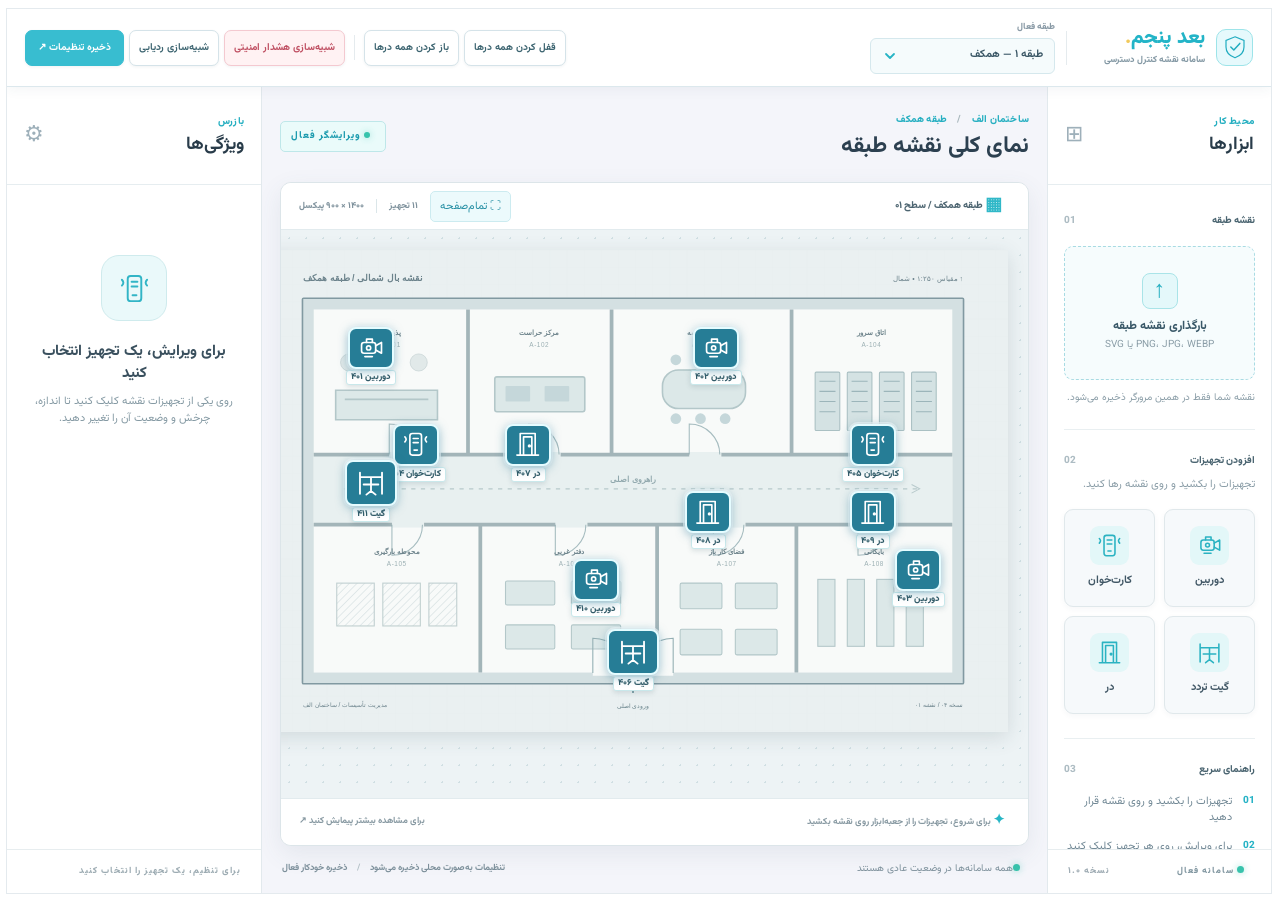
==== commit 3276298c: "Fix fullscreen overlays and tracking; self-host Vazirmatn Co-authored-by: arena-agent <297053741+are" ====
--- a/index.html
+++ b/index.html
@@ -17,7 +17,7 @@
         <div><div class="acs-app-brand-name">بعد پنجم<span class="acs-app-brand-dot">.</span></div><div class="acs-app-brand-caption">سامانه نقشه کنترل دسترسی</div></div>
       </div>
       <div class="acs-app-header-divider"></div>
-      <div class="acs-app-floor-control"><span class="acs-app-field-label">طبقه فعال</span><div class="acs-app-select-wrap"><select id="acs-floor-select" class="acs-app-floor-select" aria-label="طبقه فعال"><option value="1">طبقه ۱ — همکف</option><option value="2">طبقه ۲ — عملیاتی</option><option value="3">طبقه ۳ — مدیریت</option></select><span class="acs-app-chevron" aria-hidden="true">⌄</span></div></div>
+      <div class="acs-app-floor-control"><span class="acs-app-field-label">طبقه فعال</span><div class="acs-app-select-wrap"><select id="acs-floor-select" class="acs-app-visually-hidden" aria-hidden="true" tabindex="-1"><option value="1">طبقه ۱ — همکف</option><option value="2">طبقه ۲ — عملیاتی</option><option value="3">طبقه ۳ — مدیریت</option></select><button id="acs-floor-trigger" class="acs-app-floor-trigger" type="button" aria-haspopup="listbox" aria-expanded="false" aria-controls="acs-floor-menu"><span id="acs-floor-label">طبقه ۱ — همکف</span><svg class="acs-app-floor-arrow" viewBox="0 0 16 16" fill="none" aria-hidden="true"><path d="m4 6 4 4 4-4" stroke="currentColor" stroke-width="1.8" stroke-linecap="round" stroke-linejoin="round"/></svg></button><div id="acs-floor-menu" class="acs-app-floor-menu acs-app-hidden" role="listbox" aria-label="انتخاب طبقه"><button class="acs-app-floor-option" type="button" role="option" data-floor="1" aria-selected="true">طبقه ۱ — همکف</button><button class="acs-app-floor-option" type="button" role="option" data-floor="2" aria-selected="false">طبقه ۲ — عملیاتی</button><button class="acs-app-floor-option" type="button" role="option" data-floor="3" aria-selected="false">طبقه ۳ — مدیریت</button></div></div></div>
       <div class="acs-app-header-spacer"></div>
       <div class="acs-app-header-actions">
         <button id="acs-lock-all" class="acs-app-button acs-app-button-subtle" type="button"><span class="acs-app-button-icon">🔒</span> قفل کردن همه درها</button>
--- a/theme-light.css
+++ b/theme-light.css
@@ -21,3 +21,15 @@
 /* A normal-flow root can be embedded under the existing portal navigation. */
 .acs-app-container{position:relative;inset:auto;width:100%;height:min(900px,calc(100vh - 16px));min-height:650px;border:1px solid #e4eaee}
 @media(max-width:760px){.acs-app-container{height:auto;min-height:100vh;margin:0;width:100%;border:0}}
+/* Self-hosted Vazirmatn: no font CDN or third-party runtime request. */
+@font-face{font-family:"ACS Vazirmatn";src:url("assets/fonts/Vazirmatn-Variable.woff2") format("woff2");font-style:normal;font-weight:100 900;font-display:swap}
+.acs-app-container{font-family:"ACS Vazirmatn",Tahoma,Arial,sans-serif}
+.acs-app-device-label,.acs-app-device-menu-action,.acs-app-state-button,.acs-app-video-rec,.acs-app-video-time,.acs-app-video-label{font-family:"ACS Vazirmatn",Tahoma,Arial,sans-serif}
+/* Custom dropdown avoids native platform option chrome and aligns the arrow in RTL. */
+.acs-app-floor-control{position:relative;min-width:185px}.acs-app-select-wrap{position:relative}.acs-app-floor-trigger{width:100%;min-height:36px;display:flex;align-items:center;justify-content:space-between;gap:14px;padding:5px 11px;background:#f5fbfc;border:1px solid #d5e8ed;border-radius:6px;color:#385564;font:650 11px/1.5 "ACS Vazirmatn",Tahoma,Arial,sans-serif;text-align:right;cursor:pointer;white-space:nowrap}.acs-app-floor-trigger:hover,.acs-app-floor-trigger[aria-expanded="true"]{background:#ecfafc;border-color:#6acbd6}.acs-app-floor-arrow{height:16px;width:16px;flex:none;color:#27b4c5;transition:transform .2s}.acs-app-floor-trigger[aria-expanded="true"] .acs-app-floor-arrow{transform:rotate(180deg)}.acs-app-floor-menu{position:absolute;top:calc(100% + 5px);right:0;min-width:100%;z-index:35;padding:5px;background:#fff;border:1px solid #cbdfe4;border-radius:8px;box-shadow:0 12px 28px #31546b30}.acs-app-floor-option{display:block;width:100%;padding:9px 10px;border:0;border-radius:5px;background:transparent;color:#496470;text-align:right;white-space:nowrap;font:600 11px/1.5 "ACS Vazirmatn",Tahoma,Arial,sans-serif;cursor:pointer}.acs-app-floor-option:hover,.acs-app-floor-option:focus-visible{background:#edf8fa;color:#178e9e}.acs-app-floor-option[aria-selected="true"]{background:#e5f7f9;color:#1595a8;font-weight:800}
+/* Keep video and tracking layers inside the fullscreen subtree. */
+.acs-app-map-frame{position:relative}.acs-app-map-frame .acs-app-modal{z-index:60}.acs-app-map-frame .acs-app-tracking-log{z-index:10;right:20px;bottom:59px;left:auto}.acs-app-path-overlay{z-index:3}.acs-app-map-frame:fullscreen .acs-app-tracking-log,.acs-app-map-frame.acs-app-map-fullscreen .acs-app-tracking-log{bottom:65px}
+@media(max-width:1050px){.acs-app-floor-control{min-width:150px}}
+@media(max-width:760px){.acs-app-map-frame .acs-app-tracking-log{right:10px;bottom:55px}}
+/* Trace is above the plan, with visible waypoints and a high-contrast moving position. */
+.acs-app-route-line{stroke:#079fba;stroke-width:6;animation-timing-function:linear;filter:drop-shadow(0 0 5px #0fb6ca)}.acs-app-route-glow{stroke:#10bed0;stroke-width:20;opacity:.35}.acs-app-route-pin{fill:#fff;stroke:#098ca6;stroke-width:5;filter:drop-shadow(0 2px 5px #207f96aa)}.acs-app-route-pin-label{fill:#086e86;font:800 15px "ACS Vazirmatn",Tahoma,Arial,sans-serif}.acs-app-route-dot-glow{fill:#03c3e0;opacity:.5;filter:blur(7px)}.acs-app-route-dot{fill:#fff;stroke:#009ab5;stroke-width:6;filter:drop-shadow(0 0 10px #08c3db)}
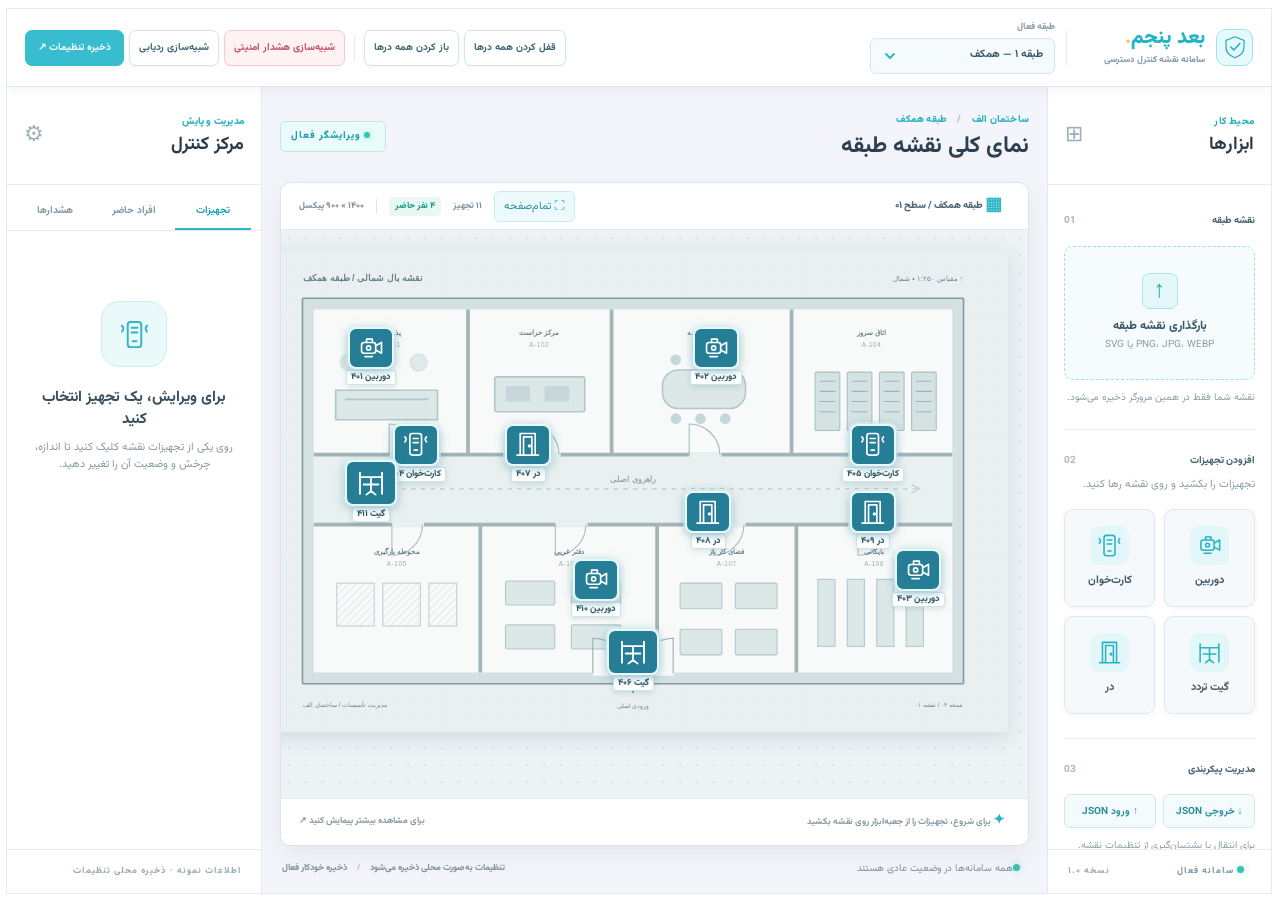
==== commit ac56fb9d: "Add personnel monitoring, event center and resilient tracking route Co-authored-by: arena-agent <297" ====
--- a/index.html
+++ b/index.html
@@ -41,6 +41,7 @@
           <p class="acs-app-section-description">تجهیزات را بکشید و روی نقشه رها کنید.</p>
           <div id="acs-palette" class="acs-app-palette"></div>
         </section>
+        <section class="acs-app-section acs-app-config-tools"><div class="acs-app-section-heading"><span>مدیریت پیکربندی</span><span class="acs-app-section-index">03</span></div><div class="acs-app-config-actions"><button id="acs-export" class="acs-app-config-button" type="button">↓ خروجی JSON</button><label for="acs-import" class="acs-app-config-button">↑ ورود JSON</label><input id="acs-import" class="acs-app-visually-hidden" type="file" accept="application/json,.json"></div><p class="acs-app-helper">برای انتقال یا پشتیبان‌گیری از تنظیمات نقشه.</p></section>
         <section class="acs-app-section acs-app-tips"><div class="acs-app-section-heading"><span>راهنمای سریع</span><span class="acs-app-section-index">03</span></div>
           <div class="acs-app-tip"><span class="acs-app-tip-number">01</span><span>تجهیزات را بکشید و روی نقشه قرار دهید</span></div>
           <div class="acs-app-tip"><span class="acs-app-tip-number">02</span><span>برای ویرایش، روی هر تجهیز کلیک کنید</span></div>
@@ -52,15 +53,20 @@
 
     <main class="acs-app-workspace">
       <div class="acs-app-workspace-heading"><div><div class="acs-app-eyebrow">ساختمان الف <span class="acs-app-breadcrumb">/</span> <span id="acs-floor-crumb">طبقه همکف</span></div><h1 class="acs-app-workspace-title">نمای کلی نقشه طبقه</h1></div><div class="acs-app-live-pill"><span class="acs-app-live-dot"></span> ویرایشگر فعال</div></div>
-      <div class="acs-app-map-frame"><div class="acs-app-map-topbar"><div class="acs-app-map-title"><span class="acs-app-map-icon">▦</span> <span id="acs-map-name">طبقه همکف / سطح ۰۱</span></div><div class="acs-app-map-meta"><button id="acs-fullscreen" class="acs-app-fullscreen-button" type="button" aria-label="تمام‌صفحه کردن نقشه" title="تمام‌صفحه کردن نقشه">⛶ <span id="acs-fullscreen-label">تمام‌صفحه</span></button><span id="acs-device-count">۰ تجهیز</span><span class="acs-app-meta-divider"></span><span id="acs-map-dimensions">۱۴۰۰ × ۹۰۰ پیکسل</span></div></div>
-        <div id="acs-scroll-area" class="acs-app-scroll-area"><div id="acs-canvas" class="acs-app-canvas" aria-label="بوم نقشه طبقه"><div id="acs-elements" class="acs-app-elements"></div><svg id="acs-path-overlay" class="acs-app-path-overlay" aria-hidden="true"></svg><div id="acs-device-menu" class="acs-app-device-menu acs-app-hidden" role="group" aria-label="تغییر وضعیت تجهیز"></div></div></div>
+      <div class="acs-app-map-frame"><div class="acs-app-map-topbar"><div class="acs-app-map-title"><span class="acs-app-map-icon">▦</span> <span id="acs-map-name">طبقه همکف / سطح ۰۱</span></div><div class="acs-app-map-meta"><button id="acs-fullscreen" class="acs-app-fullscreen-button" type="button" aria-label="تمام‌صفحه کردن نقشه" title="تمام‌صفحه کردن نقشه">⛶ <span id="acs-fullscreen-label">تمام‌صفحه</span></button><span id="acs-device-count">۰ تجهیز</span><span id="acs-presence-count" class="acs-app-presence-count">۰ نفر حاضر</span><span class="acs-app-meta-divider"></span><span id="acs-map-dimensions">۱۴۰۰ × ۹۰۰ پیکسل</span></div></div>
+        <div id="acs-scroll-area" class="acs-app-scroll-area"><div id="acs-canvas" class="acs-app-canvas" aria-label="بوم نقشه طبقه"><div id="acs-elements" class="acs-app-elements"></div><svg id="acs-path-overlay" class="acs-app-path-overlay" aria-hidden="true"></svg><div id="acs-device-menu" class="acs-app-device-menu acs-app-hidden" role="group" aria-label="تغییر وضعیت تجهیز"></div><div id="acs-person-marker" class="acs-app-person-marker acs-app-hidden" aria-live="polite"></div></div></div>
         <div class="acs-app-map-footer"><span><span class="acs-app-footer-key">✦</span> برای شروع، تجهیزات را از جعبه‌ابزار روی نقشه بکشید</span><span>برای مشاهده بیشتر پیمایش کنید <span aria-hidden="true">↗</span></span></div>
       </div>
       <div class="acs-app-workspace-bottom"><div><span class="acs-app-status-light"></span><span id="acs-status-text">همه سامانه‌ها در وضعیت عادی هستند</span></div><span>تنظیمات به‌صورت محلی ذخیره می‌شود <span class="acs-app-bottom-separator">/</span> ذخیره خودکار فعال</span></div>
-      <div id="acs-tracking-log" class="acs-app-tracking-log acs-app-hidden" aria-live="polite"><div class="acs-app-tracking-header"><span><span class="acs-app-tracking-pulse"></span> ردیابی پرسنل</span><button id="acs-close-tracking" class="acs-app-icon-button" type="button" aria-label="بستن گزارش ردیابی">×</button></div><div class="acs-app-tracking-person"><div class="acs-app-avatar">جد</div><div><strong>جردن دیویس</strong><small>شماره پرسنلی · 4829</small></div><span class="acs-app-tracking-active">فعال</span></div><div id="acs-tracking-entries" class="acs-app-tracking-entries"></div></div>
+      <div id="acs-tracking-log" class="acs-app-tracking-log acs-app-hidden" aria-live="polite"><div class="acs-app-tracking-header"><span><span class="acs-app-tracking-pulse"></span> ردیابی پرسنل</span><button id="acs-close-tracking" class="acs-app-icon-button" type="button" aria-label="بستن گزارش ردیابی">×</button></div><div class="acs-app-tracking-person"><div id="acs-tracking-avatar" class="acs-app-avatar">عق</div><div><strong id="acs-tracking-name">علیرضا قورچیان</strong><small id="acs-tracking-id">شماره پرسنلی · ۴۸۲۹</small></div><span class="acs-app-tracking-active">فعال</span></div><div id="acs-tracking-entries" class="acs-app-tracking-entries"></div></div>
     </main>
 
-    <aside class="acs-app-sidebar acs-app-sidebar-right" aria-label="پنل ویژگی‌ها"><div class="acs-app-sidebar-heading"><div><div class="acs-app-eyebrow">بازرس</div><h2 class="acs-app-panel-title">ویژگی‌ها</h2></div><span class="acs-app-heading-symbol" aria-hidden="true">⚙</span></div><div id="acs-properties" class="acs-app-properties"></div><div class="acs-app-sidebar-footer acs-app-properties-footer">برای تنظیم، یک تجهیز را انتخاب کنید</div></aside>
+    <aside class="acs-app-sidebar acs-app-sidebar-right" aria-label="پنل مدیریت و پایش"><div class="acs-app-sidebar-heading"><div><div class="acs-app-eyebrow">مدیریت و پایش</div><h2 class="acs-app-panel-title">مرکز کنترل</h2></div><span class="acs-app-heading-symbol" aria-hidden="true">⚙</span></div>
+      <div class="acs-app-panel-tabs" role="tablist" aria-label="بخش‌های مرکز کنترل"><button id="acs-tab-properties" class="acs-app-panel-tab acs-app-panel-tab-active" type="button" role="tab" aria-selected="true" aria-controls="acs-properties">تجهیزات</button><button id="acs-tab-personnel" class="acs-app-panel-tab" type="button" role="tab" aria-selected="false" aria-controls="acs-personnel-panel">افراد حاضر</button><button id="acs-tab-events" class="acs-app-panel-tab" type="button" role="tab" aria-selected="false" aria-controls="acs-events-panel">هشدارها <span id="acs-alert-count" class="acs-app-tab-badge acs-app-hidden">۰</span></button></div>
+      <div id="acs-properties" class="acs-app-properties" role="tabpanel" aria-labelledby="acs-tab-properties"></div>
+      <div id="acs-personnel-panel" class="acs-app-monitor-panel acs-app-hidden" role="tabpanel" aria-labelledby="acs-tab-personnel"><div class="acs-app-monitor-head"><strong>افراد حاضر در مجموعه</strong><span id="acs-personnel-total" class="acs-app-count-pill">۰ نفر</span></div><label class="acs-app-search-wrap"><span aria-hidden="true">⌕</span><input id="acs-person-search" class="acs-app-person-search" type="search" placeholder="جستجوی نام، کد یا واحد…" aria-label="جستجوی افراد حاضر"></label><div id="acs-person-detail" class="acs-app-person-detail acs-app-hidden"></div><div id="acs-person-list" class="acs-app-person-list"></div></div>
+      <div id="acs-events-panel" class="acs-app-monitor-panel acs-app-hidden" role="tabpanel" aria-labelledby="acs-tab-events"><div class="acs-app-monitor-head"><strong>مرکز هشدار و رویدادها</strong><span class="acs-app-count-pill">نمایشی</span></div><p class="acs-app-monitor-help">برای آزمایش، یک نوع رویداد را انتخاب کنید.</p><div class="acs-app-alert-actions"><button class="acs-app-alert-action" type="button" data-alert-type="unauthorized">⚠ دسترسی غیرمجاز</button><button class="acs-app-alert-action" type="button" data-alert-type="forced">🚪 باز شدن اجباری در</button><button class="acs-app-alert-action" type="button" data-alert-type="offline">◉ قطع ارتباط دوربین</button><button class="acs-app-alert-action" type="button" data-alert-type="denied">▣ کارت نامعتبر</button></div><div class="acs-app-monitor-subheading"><span>گزارش رویدادها</span><button id="acs-ack-all" class="acs-app-text-button" type="button">تأیید همه</button></div><div id="acs-event-list" class="acs-app-event-list"></div></div>
+      <div class="acs-app-sidebar-footer acs-app-properties-footer">اطلاعات نمونه · ذخیره محلی تنظیمات</div></aside>
 
     <div id="acs-toast-region" class="acs-app-toast-region" aria-live="polite"></div>
     <div id="acs-camera-modal" class="acs-app-modal acs-app-hidden" role="dialog" aria-modal="true" aria-labelledby="acs-camera-title"><div class="acs-app-modal-card"><div class="acs-app-modal-header"><div><div class="acs-app-eyebrow">نظارت زنده</div><h2 id="acs-camera-title" class="acs-app-modal-title">تصویر دوربین</h2></div><button id="acs-close-modal" class="acs-app-icon-button acs-app-modal-close" type="button" aria-label="بستن تصویر دوربین">×</button></div><div class="acs-app-video"><div class="acs-app-video-scene"><div class="acs-app-video-hall"></div><div class="acs-app-video-door"></div><div class="acs-app-video-floor"></div><div class="acs-app-video-person"></div></div><div class="acs-app-video-grid"></div><div class="acs-app-video-scan"></div><div class="acs-app-video-rec"><span class="acs-app-rec-dot"></span> ضبط</div><div class="acs-app-video-crosshair">＋</div><div id="acs-video-time" class="acs-app-video-time"></div><div class="acs-app-video-label">دوربین / پخش زنده</div></div><div class="acs-app-modal-footer"><span><span class="acs-app-status-light"></span> اتصال امن</span><span>تصویر شبیه‌سازی‌شده · حالت نمایشی</span></div></div></div>
--- a/theme-light.css
+++ b/theme-light.css
@@ -33,3 +33,25 @@
 @media(max-width:760px){.acs-app-map-frame .acs-app-tracking-log{right:10px;bottom:55px}}
 /* Trace is above the plan, with visible waypoints and a high-contrast moving position. */
 .acs-app-route-line{stroke:#079fba;stroke-width:6;animation-timing-function:linear;filter:drop-shadow(0 0 5px #0fb6ca)}.acs-app-route-glow{stroke:#10bed0;stroke-width:20;opacity:.35}.acs-app-route-pin{fill:#fff;stroke:#098ca6;stroke-width:5;filter:drop-shadow(0 2px 5px #207f96aa)}.acs-app-route-pin-label{fill:#086e86;font:800 15px "ACS Vazirmatn",Tahoma,Arial,sans-serif}.acs-app-route-dot-glow{fill:#03c3e0;opacity:.5;filter:blur(7px)}.acs-app-route-dot{fill:#fff;stroke:#009ab5;stroke-width:6;filter:drop-shadow(0 0 10px #08c3db)}
+/* Drawing and the moving dot share the same pixel-based SVG geometry. */
+.acs-app-route-line{animation:none;stroke-dasharray:none;stroke-dashoffset:0;stroke-width:5;vector-effect:non-scaling-stroke}
+.acs-app-route-glow{stroke-width:15;vector-effect:non-scaling-stroke}
+.acs-app-route-pin{vector-effect:non-scaling-stroke}
+/* Inspector navigation, searchable personnel and event operations. */
+.acs-app-panel-tabs{display:grid;grid-template-columns:repeat(3,minmax(0,1fr));padding:8px 10px 0;gap:3px;border-bottom:1px solid #e2ebee;background:#fff}.acs-app-panel-tab{position:relative;min-width:0;border:0;border-bottom:2px solid transparent;background:transparent;color:#8396a2;padding:10px 2px;font:700 10px "ACS Vazirmatn",Tahoma,Arial,sans-serif;cursor:pointer;white-space:nowrap}.acs-app-panel-tab:hover{color:#1d9daf}.acs-app-panel-tab-active{color:#149fb1;border-bottom-color:#2db7c8}.acs-app-tab-badge{display:inline-grid;place-items:center;min-width:16px;height:16px;padding:0 3px;margin-right:3px;border-radius:9px;background:#ed5b6e;color:#fff;font-size:9px}.acs-app-monitor-panel{flex:1;min-height:0;overflow:auto;padding:17px 14px 22px}.acs-app-monitor-head{display:flex;align-items:center;justify-content:space-between;gap:5px;margin-bottom:13px;color:#395563;font-size:12px}.acs-app-count-pill{border-radius:20px;background:#e6f8f5;color:#168f7c;font-size:10px;font-weight:750;padding:3px 9px;white-space:nowrap}.acs-app-search-wrap{display:flex;align-items:center;gap:7px;background:#f6fafb;border:1px solid #dbe8eb;border-radius:7px;padding:2px 9px;color:#4bb7c1;font-size:22px;margin-bottom:13px}.acs-app-search-wrap:focus-within{border-color:#4bb9c7;box-shadow:0 0 0 2px #52bdc52b}.acs-app-person-search{width:100%;min-width:0;outline:none;border:0;background:transparent;color:#39515d;font:500 11px "ACS Vazirmatn",Tahoma,Arial,sans-serif;padding:7px 0}.acs-app-person-search::placeholder{color:#9aaab1}.acs-app-person-list{display:flex;flex-direction:column;gap:6px}.acs-app-person-row{display:flex;align-items:center;text-align:right;gap:9px;width:100%;padding:9px 8px;background:#fff;border:1px solid #e1eaed;border-radius:8px;cursor:pointer;font-family:inherit;transition:border-color .16s,background .16s}.acs-app-person-row:hover,.acs-app-person-row-selected{background:#effafb;border-color:#72ced7}.acs-app-person-avatar{display:grid;place-items:center;flex:none;width:34px;height:34px;border-radius:10px;color:#fff;background:#36adbe;font-size:10px;font-weight:800}.acs-app-person-avatar-blue{background:#6b9bcb}.acs-app-person-avatar-amber{background:#d4a25a}.acs-app-person-avatar-violet{background:#a48acb}.acs-app-person-info{display:block;min-width:0;flex:1}.acs-app-person-info strong,.acs-app-person-info small{display:block;white-space:nowrap;overflow:hidden;text-overflow:ellipsis}.acs-app-person-info strong{font-size:11px;color:#354f5e}.acs-app-person-info small{font-size:9px;color:#879aa5;margin-top:2px}.acs-app-person-online{flex:none;height:7px;width:7px;border-radius:50%;background:#3fc49b;box-shadow:0 0 0 3px #e1f7ed}.acs-app-person-detail{margin-top:14px;border:1px solid #bce5e7;border-radius:9px;background:#f5fcfc;padding:13px}.acs-app-person-detail-head{display:flex;align-items:center;gap:9px;padding-bottom:10px;border-bottom:1px solid #daebed}.acs-app-person-detail-head strong,.acs-app-person-detail-head small{display:block}.acs-app-person-detail-head strong{font-size:12px;color:#355765}.acs-app-person-detail-head small{font-size:10px;color:#87a0a8;margin-top:2px}.acs-app-person-detail-line{display:flex;justify-content:space-between;gap:8px;color:#80949d;font-size:10px;margin-top:10px}.acs-app-person-detail-line strong{color:#405d68;font-weight:750;text-align:left}.acs-app-person-detail-actions{display:grid;grid-template-columns:1fr 1fr;gap:6px;margin-top:14px}.acs-app-person-action{background:#29b3c5;border:1px solid #29b3c5;border-radius:6px;color:#fff;font:700 10px "ACS Vazirmatn",Tahoma,Arial,sans-serif;padding:8px 3px;cursor:pointer}.acs-app-person-action:hover{background:#159bab}.acs-app-person-action-secondary{color:#198fa0;background:#eaf9fa;border-color:#bfe9e9}.acs-app-person-action-secondary:hover{background:#d8f2f3}.acs-app-list-empty{text-align:center;color:#8299a2;font-size:11px;line-height:1.7;padding:24px 8px}.acs-app-presence-count{color:#189b85;background:#e9f8f4;border-radius:4px;padding:3px 6px;white-space:nowrap}
+.acs-app-monitor-help{font-size:10px;color:#879ba4;margin:0 0 12px}.acs-app-alert-actions{display:grid;grid-template-columns:repeat(2,minmax(0,1fr));gap:7px;margin-bottom:20px}.acs-app-alert-action{min-height:47px;border:1px solid #efcfd4;border-radius:7px;background:#fff6f7;color:#aa4c5b;font:700 10px/1.5 "ACS Vazirmatn",Tahoma,Arial,sans-serif;text-align:center;padding:6px 4px;cursor:pointer}.acs-app-alert-action:hover{border-color:#de8a98;background:#ffecef}.acs-app-monitor-subheading{display:flex;justify-content:space-between;align-items:center;border-bottom:1px solid #e3ebee;padding-bottom:8px;margin-bottom:10px;color:#607c87;font-size:10px;font-weight:750}.acs-app-text-button{border:0;background:transparent;color:#229cae;font:700 10px "ACS Vazirmatn",Tahoma,Arial,sans-serif;cursor:pointer}.acs-app-text-button:hover{text-decoration:underline}.acs-app-event-list{display:flex;flex-direction:column;gap:8px}.acs-app-event-card{border:1px solid #eed0d3;border-radius:8px;background:#fffafa;padding:10px}.acs-app-event-card-ack{background:#f9fbfc;border-color:#e4ebed}.acs-app-event-head,.acs-app-event-foot{display:flex;align-items:center;justify-content:space-between;gap:5px}.acs-app-event-severity{font-size:9px;color:#b16721;background:#fff2de;border-radius:4px;padding:2px 6px}.acs-app-event-severity-high{color:#bc4658;background:#ffedef}.acs-app-event-time{font-size:9px;color:#94a4aa}.acs-app-event-card>strong{display:block;color:#435e6b;font-size:10px;margin:8px 0;line-height:1.6}.acs-app-event-foot{font-size:9px;color:#8b9da4}.acs-app-event-ack{background:#e9f8f7;border:0;border-radius:4px;color:#188c94;padding:4px 6px;font:700 9px "ACS Vazirmatn",Tahoma,Arial,sans-serif;cursor:pointer}.acs-app-event-ack:disabled{background:transparent;color:#a1afb5;cursor:default}
+.acs-app-icon-choices{display:grid;grid-template-columns:repeat(2,minmax(0,1fr));gap:7px}.acs-app-icon-choice{display:flex;flex-direction:column;align-items:center;gap:5px;padding:9px 2px;border:1px solid #dce8ea;border-radius:7px;background:#fff;color:#67808b;font:650 10px "ACS Vazirmatn",Tahoma,Arial,sans-serif;cursor:pointer}.acs-app-icon-choice svg{width:25px;height:25px;color:#25adbf}.acs-app-icon-choice:hover,.acs-app-icon-choice[aria-pressed="true"]{border-color:#6fcdd3;background:#ecf9fa;color:#238da0}
+.acs-app-config-actions{display:grid;grid-template-columns:1fr 1fr;gap:7px}.acs-app-config-button{display:grid;place-items:center;text-align:center;min-height:34px;border:1px solid #d1e8eb;border-radius:6px;background:#f3fbfc;color:#298da0;font:700 10px "ACS Vazirmatn",Tahoma,Arial,sans-serif;cursor:pointer}.acs-app-config-button:hover{background:#e4f6f8;border-color:#78d1d7}
+/* Location marker: the pointed tip is exactly at the person's percentage coordinates. */
+.acs-app-person-marker{position:absolute;z-index:7;display:flex;flex-direction:column;align-items:center;transform:translate(-50%,-100%);pointer-events:none;filter:drop-shadow(0 4px 9px #14667566)}.acs-app-marker-card{display:flex;align-items:center;gap:8px;padding:7px 11px;background:#087e95;color:#fff;border:2px solid #fff;border-radius:9px;white-space:nowrap;direction:rtl}.acs-app-marker-card strong,.acs-app-marker-card small{display:block}.acs-app-marker-card strong{font-size:11px}.acs-app-marker-card small{font-size:9px;color:#d3f7f6}.acs-app-marker-avatar{display:grid;place-items:center;width:27px;height:27px;border-radius:7px;background:#ffffff33;font-size:10px;font-weight:800}.acs-app-marker-stem{height:12px;width:2px;background:#087e95}.acs-app-marker-point{width:13px;height:13px;border:3px solid #fff;border-radius:50%;background:#03adbb;box-shadow:0 0 0 5px #0fbcd266;animation:acs-app-person-pulse 1.4s ease-in-out infinite alternate}@keyframes acs-app-person-pulse{to{box-shadow:0 0 0 12px #0fbcd222}}
+@media(max-width:1050px){.acs-app-panel-tab{font-size:9px}.acs-app-monitor-panel{padding-inline:10px}}
+@media(max-width:480px){.acs-app-map-meta .acs-app-presence-count{display:none}.acs-app-person-marker{transform:translate(-45%,-100%)}}
+.acs-app-person-inside{margin-top:12px;padding:7px 8px;border-radius:5px;background:#e9f8f0;color:#16865c;font-size:9px;font-weight:750}
+
+/* Keep the route unobstructed: position the tracking card opposite the destination. */
+.acs-app-map-frame .acs-app-tracking-log{left:20px;right:auto}
+@media(max-width:760px){.acs-app-map-frame .acs-app-tracking-log{left:10px;right:auto}}
+.acs-app-person-detail{margin:0 0 13px}
+.acs-app-event-locate{border:0;background:transparent;color:#1998a8;font:700 9px "ACS Vazirmatn",Tahoma,Arial,sans-serif;cursor:pointer;white-space:nowrap}.acs-app-event-locate:hover{text-decoration:underline}
+.acs-app-modal-offline .acs-app-video-scene{filter:blur(4px) grayscale(1);opacity:.35}.acs-app-modal-offline .acs-app-video:after{content:"ارتباط با دوربین قطع است";position:absolute;inset:0;display:grid;place-items:center;background:#071c22aa;color:#fff;font:800 18px "ACS Vazirmatn",Tahoma,Arial,sans-serif;pointer-events:none}
+.acs-app-device-state-indicator{display:inline-block;margin-left:3px;font-size:10px;line-height:1;vertical-align:middle}
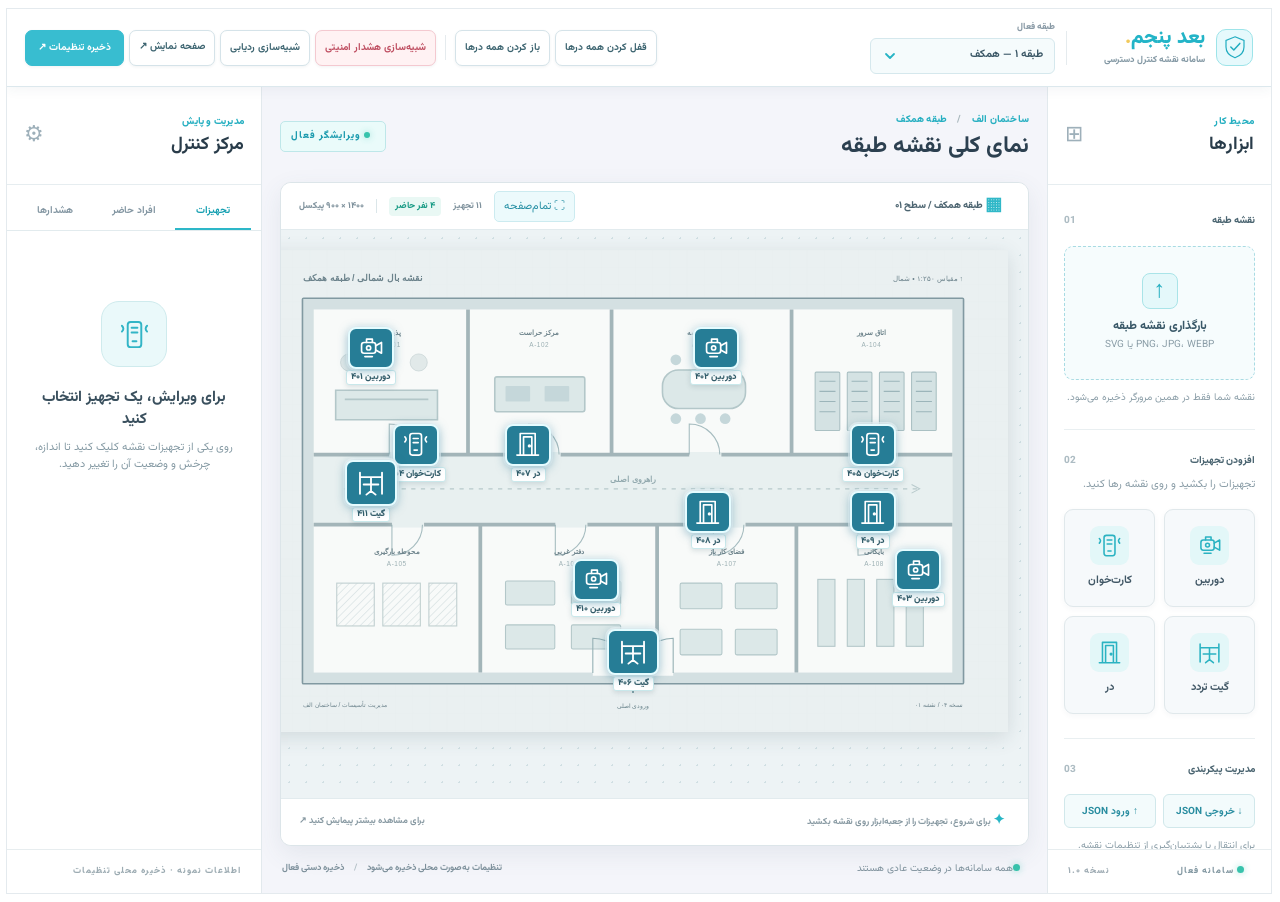
==== commit ea8f81e8: "Manual save for the editor and a new display-only viewer page - Persist to localStorage only when th" ====
--- a/index.html
+++ b/index.html
@@ -25,7 +25,8 @@
         <span class="acs-app-action-divider"></span>
         <button id="acs-breach" class="acs-app-button acs-app-button-danger" type="button"><span class="acs-app-button-icon">⚡</span> شبیه‌سازی هشدار امنیتی</button>
         <button id="acs-track" class="acs-app-button acs-app-button-subtle" type="button"><span class="acs-app-button-icon">◎</span> شبیه‌سازی ردیابی</button>
-        <button id="acs-save" class="acs-app-button acs-app-button-primary" type="button">ذخیره تنظیمات <span aria-hidden="true">↗</span></button>
+        <a class="acs-app-button acs-app-button-subtle acs-app-view-link" href="viewer.html" target="_blank" rel="noopener" title="صفحه نمایش نقشه؛ فقط مشاهده و کنترل درها"><span class="acs-app-button-icon">◱</span> صفحه نمایش ↗</a>
+        <button id="acs-save" class="acs-app-button acs-app-button-primary" type="button" aria-label="ذخیره تنظیمات"><span id="acs-save-indicator" class="acs-app-save-indicator acs-app-hidden" aria-hidden="true"></span>ذخیره تنظیمات <span aria-hidden="true">↗</span></button>
       </div>
     </header>
 
@@ -42,10 +43,10 @@
           <div id="acs-palette" class="acs-app-palette"></div>
         </section>
         <section class="acs-app-section acs-app-config-tools"><div class="acs-app-section-heading"><span>مدیریت پیکربندی</span><span class="acs-app-section-index">03</span></div><div class="acs-app-config-actions"><button id="acs-export" class="acs-app-config-button" type="button">↓ خروجی JSON</button><label for="acs-import" class="acs-app-config-button">↑ ورود JSON</label><input id="acs-import" class="acs-app-visually-hidden" type="file" accept="application/json,.json"></div><p class="acs-app-helper">برای انتقال یا پشتیبان‌گیری از تنظیمات نقشه.</p></section>
-        <section class="acs-app-section acs-app-tips"><div class="acs-app-section-heading"><span>راهنمای سریع</span><span class="acs-app-section-index">03</span></div>
+        <section class="acs-app-section acs-app-tips"><div class="acs-app-section-heading"><span>راهنمای سریع</span><span class="acs-app-section-index">04</span></div>
           <div class="acs-app-tip"><span class="acs-app-tip-number">01</span><span>تجهیزات را بکشید و روی نقشه قرار دهید</span></div>
           <div class="acs-app-tip"><span class="acs-app-tip-number">02</span><span>برای ویرایش، روی هر تجهیز کلیک کنید</span></div>
-          <div class="acs-app-tip"><span class="acs-app-tip-number">03</span><span>سناریوهای نمایشی را از نوار بالا اجرا کنید</span></div>
+          <div class="acs-app-tip"><span class="acs-app-tip-number">03</span><span>تغییرات فقط با دکمه «ذخیره تنظیمات» ثبت می‌شوند</span></div>
         </section>
       </div>
       <div class="acs-app-sidebar-footer"><span class="acs-app-status-light"></span> سامانه فعال <span class="acs-app-footer-version">نسخه ۱.۰</span></div>
@@ -57,7 +58,7 @@
         <div id="acs-scroll-area" class="acs-app-scroll-area"><div id="acs-canvas" class="acs-app-canvas" aria-label="بوم نقشه طبقه"><div id="acs-elements" class="acs-app-elements"></div><svg id="acs-path-overlay" class="acs-app-path-overlay" aria-hidden="true"></svg><div id="acs-device-menu" class="acs-app-device-menu acs-app-hidden" role="group" aria-label="تغییر وضعیت تجهیز"></div><div id="acs-person-marker" class="acs-app-person-marker acs-app-hidden" aria-live="polite"></div></div></div>
         <div class="acs-app-map-footer"><span><span class="acs-app-footer-key">✦</span> برای شروع، تجهیزات را از جعبه‌ابزار روی نقشه بکشید</span><span>برای مشاهده بیشتر پیمایش کنید <span aria-hidden="true">↗</span></span></div>
       </div>
-      <div class="acs-app-workspace-bottom"><div><span class="acs-app-status-light"></span><span id="acs-status-text">همه سامانه‌ها در وضعیت عادی هستند</span></div><span>تنظیمات به‌صورت محلی ذخیره می‌شود <span class="acs-app-bottom-separator">/</span> ذخیره خودکار فعال</span></div>
+      <div class="acs-app-workspace-bottom"><div><span class="acs-app-status-light"></span><span id="acs-status-text">همه سامانه‌ها در وضعیت عادی هستند</span></div><span>تنظیمات به‌صورت محلی ذخیره می‌شود <span class="acs-app-bottom-separator">/</span> <span id="acs-save-state">ذخیره دستی فعال</span></span></div>
       <div id="acs-tracking-log" class="acs-app-tracking-log acs-app-hidden" aria-live="polite"><div class="acs-app-tracking-header"><span><span class="acs-app-tracking-pulse"></span> ردیابی پرسنل</span><button id="acs-close-tracking" class="acs-app-icon-button" type="button" aria-label="بستن گزارش ردیابی">×</button></div><div class="acs-app-tracking-person"><div id="acs-tracking-avatar" class="acs-app-avatar">عق</div><div><strong id="acs-tracking-name">علیرضا قورچیان</strong><small id="acs-tracking-id">شماره پرسنلی · ۴۸۲۹</small></div><span class="acs-app-tracking-active">فعال</span></div><div id="acs-tracking-entries" class="acs-app-tracking-entries"></div></div>
     </main>
 
--- a/styles.css
+++ b/styles.css
@@ -29,3 +29,10 @@
 @media(max-width:760px){.acs-app-container{position:relative;min-height:100vh;height:auto;overflow:visible;margin:-8px;width:calc(100% + 16px);grid-template-columns:1fr;grid-template-rows:auto auto minmax(550px,auto) auto}.acs-app-header{grid-column:1;padding:15px;gap:12px}.acs-app-brand{width:auto}.acs-app-brand-caption{font-size:8px}.acs-app-header-divider{display:none}.acs-app-floor-control{margin-left:auto}.acs-app-header-actions{justify-content:flex-start;overflow-x:auto;padding:5px 0}.acs-app-sidebar-left{grid-row:2;border-right:0;border-bottom:1px solid var(--acs-border)}.acs-app-sidebar-heading{height:65px;min-height:65px}.acs-app-sidebar-content{display:grid;grid-template-columns:1fr 1fr;gap:15px;padding:0 15px}.acs-app-section{padding:15px 0}.acs-app-tips{display:none}.acs-app-sidebar-left .acs-app-sidebar-footer{display:none}.acs-app-workspace{grid-row:3;min-height:550px;padding:20px 15px}.acs-app-sidebar-right{grid-row:4;border-left:0;border-top:1px solid var(--acs-border)}.acs-app-sidebar-right .acs-app-properties{min-height:180px}.acs-app-sidebar-right .acs-app-sidebar-footer{display:none}.acs-app-empty-state{padding:30px}.acs-app-toast-region{right:15px;bottom:15px}.acs-app-tracking-log{left:23px;bottom:45px;width:min(326px,calc(100% - 46px))}}
 @media(max-width:480px){.acs-app-header-actions .acs-app-button{padding:9px 8px}.acs-app-sidebar-content{grid-template-columns:1fr}.acs-app-sidebar-content .acs-app-section{border:0}.acs-app-palette{grid-template-columns:repeat(4,1fr)}.acs-app-palette-item{min-height:76px;font-size:9px}.acs-app-map-meta{display:none}.acs-app-map-footer{font-size:8px}.acs-app-map-footer>span:last-child{display:none}.acs-app-workspace-bottom>span{display:none}.acs-app-modal-footer{font-size:8px}}
 .acs-app-route-glow{fill:none;stroke:#48f6c1;stroke-width:16;opacity:.24;stroke-linecap:round;stroke-linejoin:round;filter:blur(7px)}.acs-app-route-line{fill:none;stroke:#11b987;stroke-width:5;stroke-linecap:round;stroke-linejoin:round;stroke-dasharray:100;stroke-dashoffset:100;animation:acs-app-draw-route 5.2s ease-in-out forwards;filter:drop-shadow(0 0 4px #4af8bd)}@keyframes acs-app-draw-route{to{stroke-dashoffset:0}}.acs-app-route-dot{fill:#ffffff;stroke:#1dc999;stroke-width:5;filter:drop-shadow(0 0 9px #19e7ac)}
+
+/* Anchor styled as a header button (page switch between editor and display mode). */
+.acs-app-view-link{display:inline-flex;align-items:center;gap:6px;text-decoration:none}
+
+/* Manual save: the primary button glows while there are unsaved changes. */
+.acs-app-save-indicator{display:inline-block;width:7px;height:7px;margin-right:7px;border-radius:50%;background:var(--acs-red);box-shadow:0 0 0 3px #ff677733}
+.acs-app-button-attention{box-shadow:0 0 0 3px #58e4c43d,0 8px 22px #58e4c42e}
--- a/theme-light.css
+++ b/theme-light.css
@@ -55,3 +55,7 @@
 .acs-app-event-locate{border:0;background:transparent;color:#1998a8;font:700 9px "ACS Vazirmatn",Tahoma,Arial,sans-serif;cursor:pointer;white-space:nowrap}.acs-app-event-locate:hover{text-decoration:underline}
 .acs-app-modal-offline .acs-app-video-scene{filter:blur(4px) grayscale(1);opacity:.35}.acs-app-modal-offline .acs-app-video:after{content:"ارتباط با دوربین قطع است";position:absolute;inset:0;display:grid;place-items:center;background:#071c22aa;color:#fff;font:800 18px "ACS Vazirmatn",Tahoma,Arial,sans-serif;pointer-events:none}
 .acs-app-device-state-indicator{display:inline-block;margin-left:3px;font-size:10px;line-height:1;vertical-align:middle}
+
+/* Manual save indicator for the editor header. */
+.acs-app-save-indicator{display:inline-block;width:7px;height:7px;margin-right:7px;border-radius:50%;background:#ed5b6e;box-shadow:0 0 0 3px #ed5b6e2e}
+.acs-app-button-attention{box-shadow:0 0 0 3px #38bdd03d,0 8px 20px #38bdd026}
